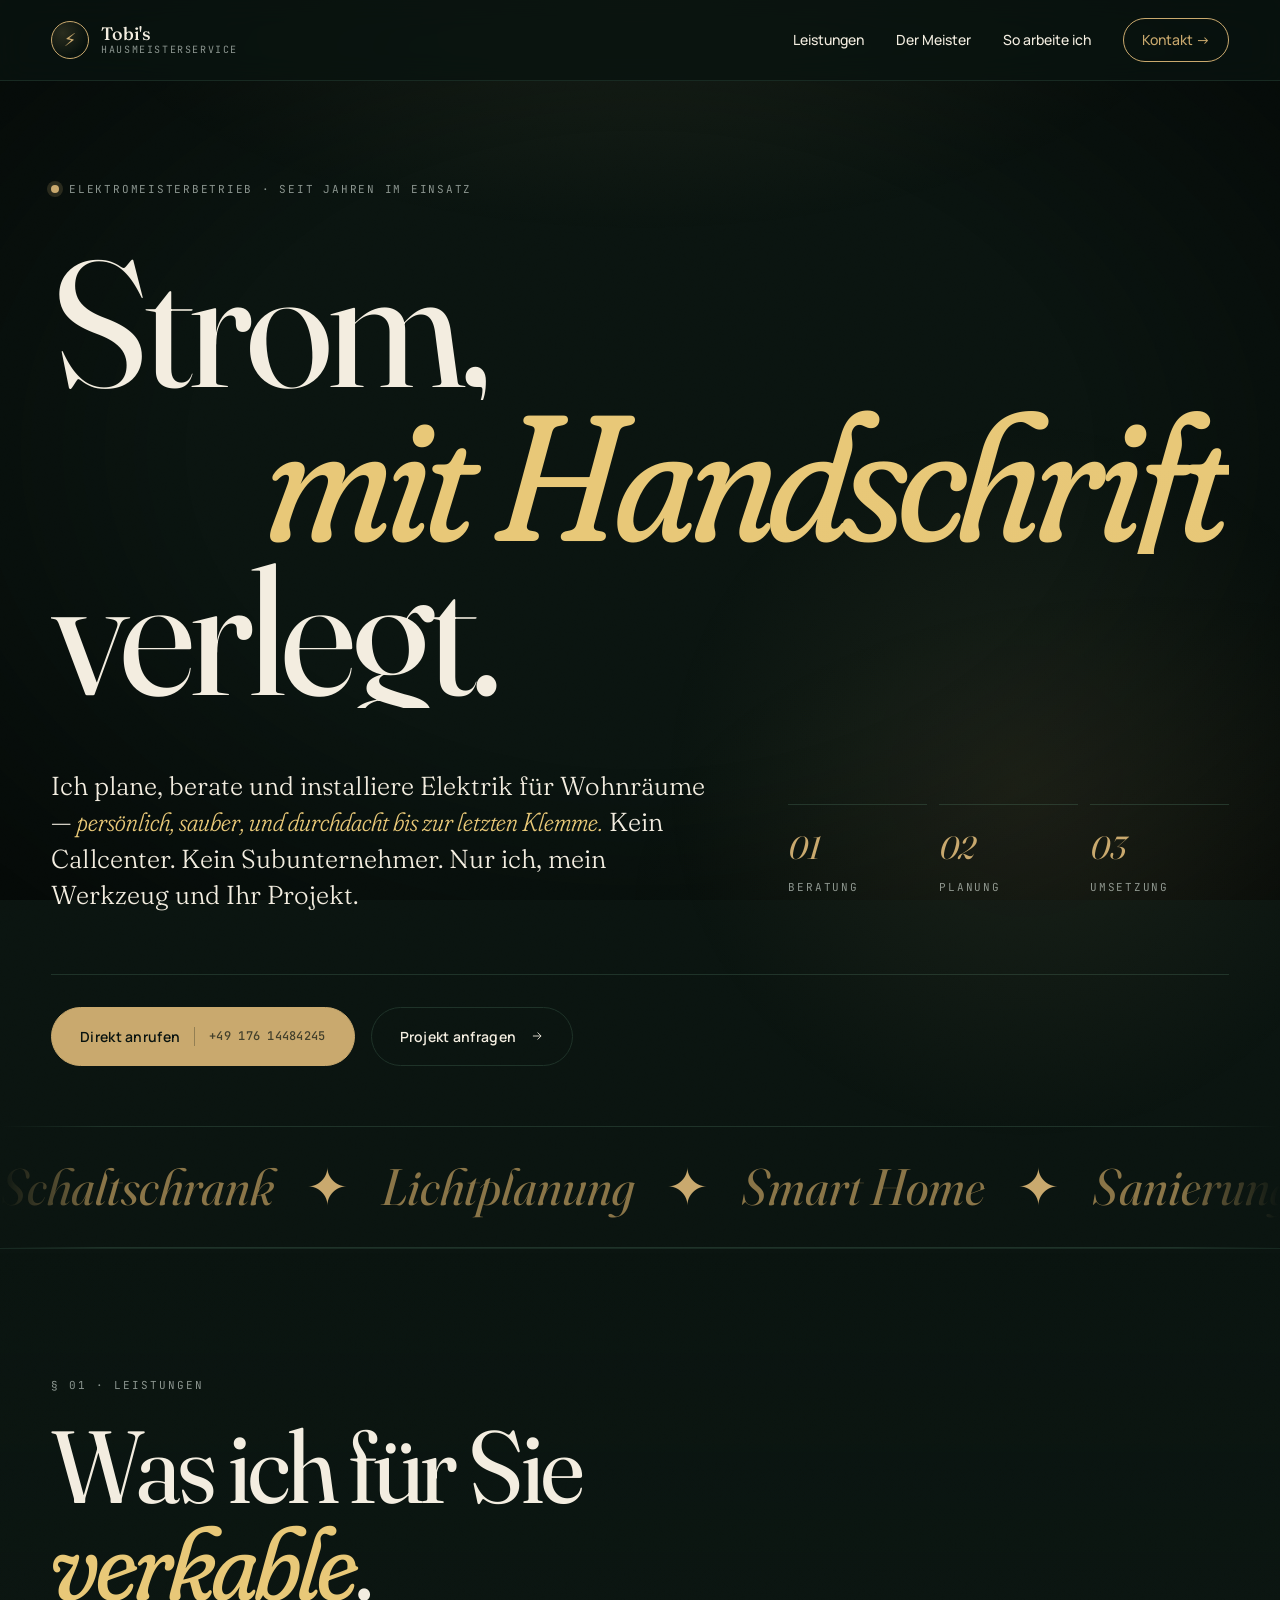
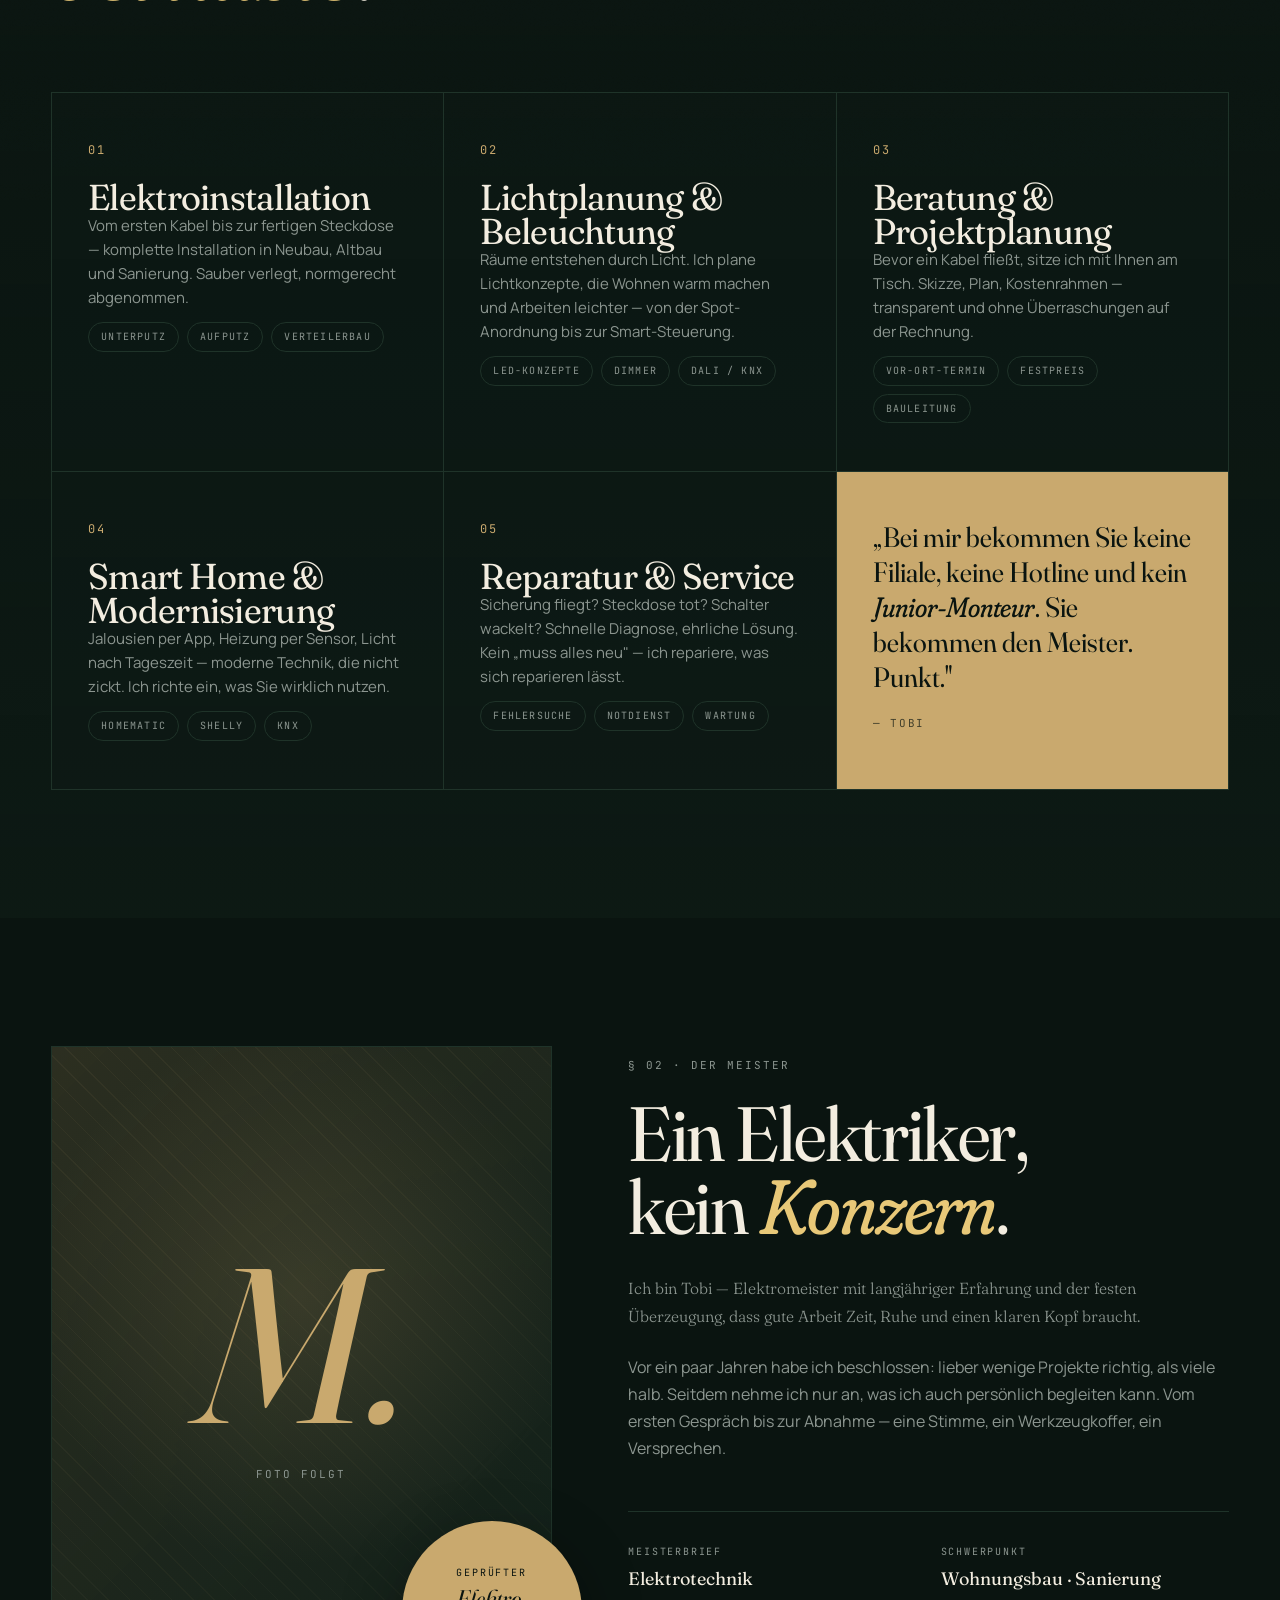
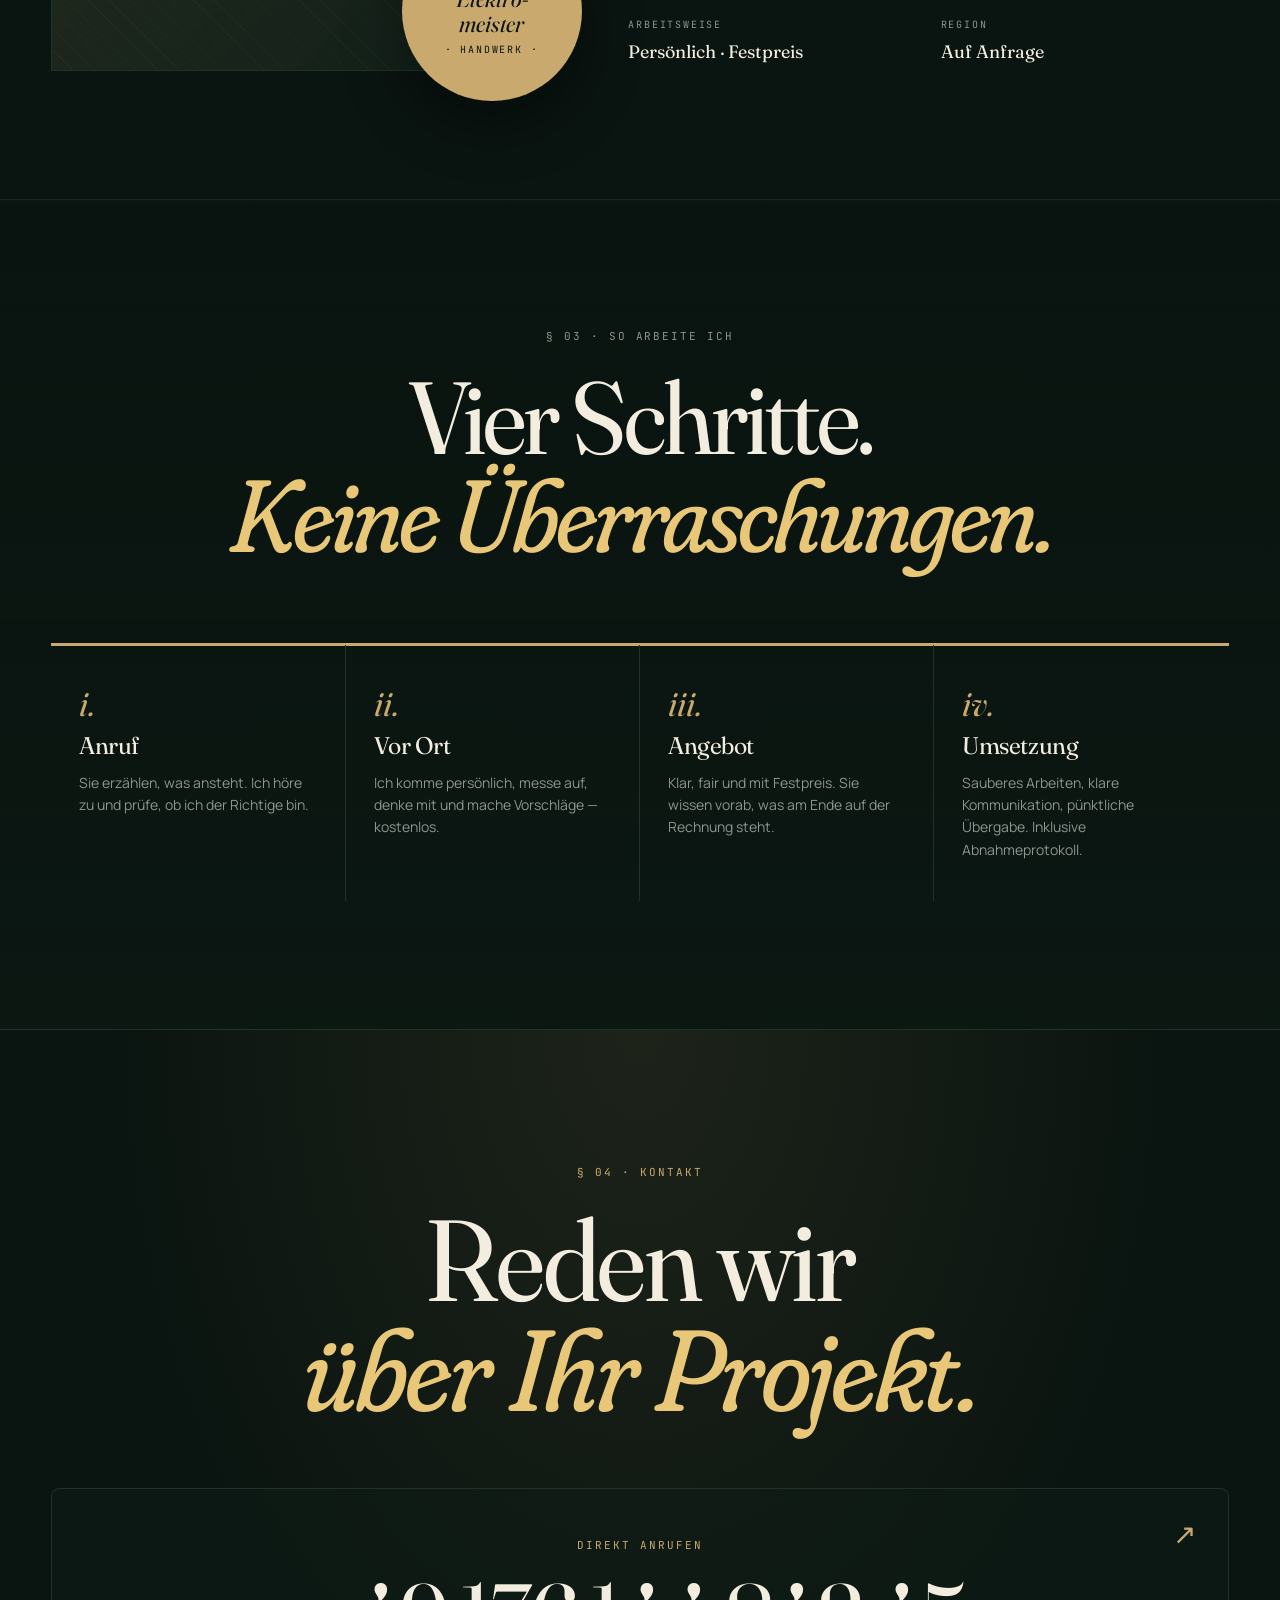
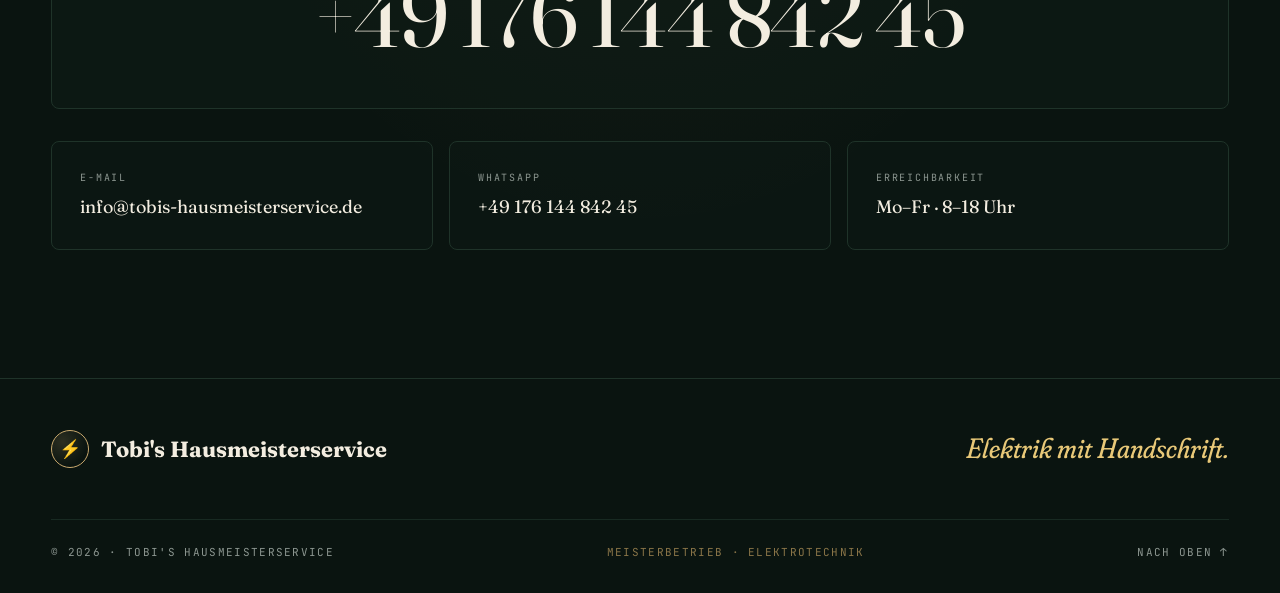
==== index.html @ c53ab158 "Initial Köder-Vordruck: Editorial Forest Redesign" ====
<!DOCTYPE html>
<html lang="de">
<head>
<meta charset="UTF-8" />
<meta name="viewport" content="width=device-width, initial-scale=1.0" />
<title>Tobi's Hausmeisterservice — Elektromeister aus Leidenschaft</title>
<meta name="description" content="Elektroinstallationen mit Handschrift. Planung, Beratung und Umsetzung aus einer Meisterhand." />
<link rel="preconnect" href="https://fonts.googleapis.com">
<link rel="preconnect" href="https://fonts.gstatic.com" crossorigin>
<link href="https://fonts.googleapis.com/css2?family=Fraunces:opsz,wght,SOFT,WONK@9..144,300..900,0..100,0..1&family=Manrope:wght@300;400;500;600;700&family=JetBrains+Mono:wght@400;500&display=swap" rel="stylesheet">
<link rel="stylesheet" href="styles.css" />
</head>
<body>

<div class="grain" aria-hidden="true"></div>
<div class="vignette" aria-hidden="true"></div>

<!-- NAV -->
<header class="nav">
  <a href="#top" class="brand">
    <span class="brand-mark">⚡</span>
    <span class="brand-text">
      <strong>Tobi's</strong>
      <span>Hausmeisterservice</span>
    </span>
  </a>
  <nav class="nav-links">
    <a href="#leistungen">Leistungen</a>
    <a href="#meister">Der Meister</a>
    <a href="#prozess">So arbeite ich</a>
    <a href="#kontakt" class="nav-cta">Kontakt →</a>
  </nav>
  <button class="nav-toggle" aria-label="Menü">
    <span></span><span></span>
  </button>
</header>

<main id="top">

<!-- HERO -->
<section class="hero">
  <div class="hero-tag">
    <span class="dot"></span>
    Elektromeisterbetrieb · seit Jahren im Einsatz
  </div>

  <h1 class="hero-title reveal">
    <span class="line">Strom,</span>
    <span class="line italic">mit Handschrift</span>
    <span class="line">verlegt.</span>
  </h1>

  <div class="hero-grid">
    <p class="hero-lede reveal" data-delay="200">
      Ich plane, berate und installiere Elektrik für Wohnräume —
      <em>persönlich, sauber, und durchdacht bis zur letzten Klemme.</em>
      Kein Callcenter. Kein Subunternehmer. Nur ich, mein Werkzeug
      und Ihr Projekt.
    </p>

    <div class="hero-meta reveal" data-delay="400">
      <div class="meta-block">
        <span class="meta-num">01</span>
        <span class="meta-label">Beratung</span>
      </div>
      <div class="meta-block">
        <span class="meta-num">02</span>
        <span class="meta-label">Planung</span>
      </div>
      <div class="meta-block">
        <span class="meta-num">03</span>
        <span class="meta-label">Umsetzung</span>
      </div>
    </div>
  </div>

  <div class="hero-actions reveal" data-delay="600">
    <a href="tel:+4917614484245" class="btn btn-primary">
      <span>Direkt anrufen</span>
      <span class="btn-detail">+49 176 14484245</span>
    </a>
    <a href="#kontakt" class="btn btn-ghost">
      Projekt anfragen
      <svg viewBox="0 0 24 24" width="14" height="14"><path d="M5 12h14m-6-6 6 6-6 6" fill="none" stroke="currentColor" stroke-width="1.5"/></svg>
    </a>
  </div>

  <div class="hero-marquee" aria-hidden="true">
    <div class="marquee-track">
      <span>Schaltschrank</span><span class="sep">✦</span>
      <span>Lichtplanung</span><span class="sep">✦</span>
      <span>Smart Home</span><span class="sep">✦</span>
      <span>Sanierung</span><span class="sep">✦</span>
      <span>Neubau</span><span class="sep">✦</span>
      <span>Steckdosen &amp; Schalter</span><span class="sep">✦</span>
      <span>Beleuchtung</span><span class="sep">✦</span>
      <span>Verteiler</span><span class="sep">✦</span>
      <span>Schaltschrank</span><span class="sep">✦</span>
      <span>Lichtplanung</span><span class="sep">✦</span>
      <span>Smart Home</span><span class="sep">✦</span>
      <span>Sanierung</span><span class="sep">✦</span>
      <span>Neubau</span><span class="sep">✦</span>
      <span>Steckdosen &amp; Schalter</span><span class="sep">✦</span>
      <span>Beleuchtung</span><span class="sep">✦</span>
      <span>Verteiler</span><span class="sep">✦</span>
    </div>
  </div>
</section>

<!-- LEISTUNGEN -->
<section id="leistungen" class="services">
  <div class="section-head">
    <span class="eyebrow">§ 01 · Leistungen</span>
    <h2>Was ich für Sie<br/><em>verkable</em>.</h2>
  </div>

  <div class="service-list">
    <article class="service">
      <span class="service-num">01</span>
      <div class="service-body">
        <h3>Elektroinstallation</h3>
        <p>Vom ersten Kabel bis zur fertigen Steckdose — komplette Installation in Neubau, Altbau und Sanierung. Sauber verlegt, normgerecht abgenommen.</p>
        <ul class="tags">
          <li>Unterputz</li><li>Aufputz</li><li>Verteilerbau</li>
        </ul>
      </div>
    </article>

    <article class="service">
      <span class="service-num">02</span>
      <div class="service-body">
        <h3>Lichtplanung &amp; Beleuchtung</h3>
        <p>Räume entstehen durch Licht. Ich plane Lichtkonzepte, die Wohnen warm machen und Arbeiten leichter — von der Spot-Anordnung bis zur Smart-Steuerung.</p>
        <ul class="tags">
          <li>LED-Konzepte</li><li>Dimmer</li><li>DALI / KNX</li>
        </ul>
      </div>
    </article>

    <article class="service">
      <span class="service-num">03</span>
      <div class="service-body">
        <h3>Beratung &amp; Projektplanung</h3>
        <p>Bevor ein Kabel fließt, sitze ich mit Ihnen am Tisch. Skizze, Plan, Kostenrahmen — transparent und ohne Überraschungen auf der Rechnung.</p>
        <ul class="tags">
          <li>Vor-Ort-Termin</li><li>Festpreis</li><li>Bauleitung</li>
        </ul>
      </div>
    </article>

    <article class="service">
      <span class="service-num">04</span>
      <div class="service-body">
        <h3>Smart Home &amp; Modernisierung</h3>
        <p>Jalousien per App, Heizung per Sensor, Licht nach Tageszeit — moderne Technik, die nicht zickt. Ich richte ein, was Sie wirklich nutzen.</p>
        <ul class="tags">
          <li>Homematic</li><li>Shelly</li><li>KNX</li>
        </ul>
      </div>
    </article>

    <article class="service">
      <span class="service-num">05</span>
      <div class="service-body">
        <h3>Reparatur &amp; Service</h3>
        <p>Sicherung fliegt? Steckdose tot? Schalter wackelt? Schnelle Diagnose, ehrliche Lösung. Kein „muss alles neu" — ich repariere, was sich reparieren lässt.</p>
        <ul class="tags">
          <li>Fehlersuche</li><li>Notdienst</li><li>Wartung</li>
        </ul>
      </div>
    </article>

    <article class="service service-quote">
      <div class="quote-body">
        <p>„Bei mir bekommen Sie keine Filiale, keine Hotline und kein <em>Junior-Monteur</em>. Sie bekommen den Meister. Punkt."</p>
        <span class="quote-attr">— Tobi</span>
      </div>
    </article>
  </div>
</section>

<!-- MEISTER -->
<section id="meister" class="meister">
  <div class="meister-image">
    <div class="image-placeholder">
      <span class="ip-mono">M.</span>
      <span class="ip-label">Foto folgt</span>
    </div>
    <div class="badge">
      <span class="badge-line">Geprüfter</span>
      <span class="badge-big">Elektro-<br/>meister</span>
      <span class="badge-line">·  Handwerk  ·</span>
    </div>
  </div>

  <div class="meister-body">
    <span class="eyebrow">§ 02 · Der Meister</span>
    <h2>Ein Elektriker,<br/>kein <em>Konzern</em>.</h2>
    <p class="lede">
      Ich bin Tobi — Elektromeister mit langjähriger Erfahrung
      und der festen Überzeugung, dass gute Arbeit Zeit, Ruhe und
      einen klaren Kopf braucht.
    </p>
    <p>
      Vor ein paar Jahren habe ich beschlossen: lieber wenige Projekte
      richtig, als viele halb. Seitdem nehme ich nur an, was ich auch
      persönlich begleiten kann. Vom ersten Gespräch bis zur Abnahme —
      eine Stimme, ein Werkzeugkoffer, ein Versprechen.
    </p>

    <dl class="facts">
      <div><dt>Meisterbrief</dt><dd>Elektrotechnik</dd></div>
      <div><dt>Schwerpunkt</dt><dd>Wohnungsbau · Sanierung</dd></div>
      <div><dt>Arbeitsweise</dt><dd>Persönlich · Festpreis</dd></div>
      <div><dt>Region</dt><dd>Auf Anfrage</dd></div>
    </dl>
  </div>
</section>

<!-- PROZESS -->
<section id="prozess" class="prozess">
  <div class="section-head center">
    <span class="eyebrow">§ 03 · So arbeite ich</span>
    <h2>Vier Schritte.<br/><em>Keine Überraschungen.</em></h2>
  </div>

  <ol class="steps">
    <li class="step">
      <span class="step-num">i.</span>
      <h3>Anruf</h3>
      <p>Sie erzählen, was ansteht. Ich höre zu und prüfe, ob ich der Richtige bin.</p>
    </li>
    <li class="step">
      <span class="step-num">ii.</span>
      <h3>Vor Ort</h3>
      <p>Ich komme persönlich, messe auf, denke mit und mache Vorschläge — kostenlos.</p>
    </li>
    <li class="step">
      <span class="step-num">iii.</span>
      <h3>Angebot</h3>
      <p>Klar, fair und mit Festpreis. Sie wissen vorab, was am Ende auf der Rechnung steht.</p>
    </li>
    <li class="step">
      <span class="step-num">iv.</span>
      <h3>Umsetzung</h3>
      <p>Sauberes Arbeiten, klare Kommunikation, pünktliche Übergabe. Inklusive Abnahmeprotokoll.</p>
    </li>
  </ol>
</section>

<!-- KONTAKT -->
<section id="kontakt" class="kontakt">
  <div class="kontakt-inner">
    <span class="eyebrow gold">§ 04 · Kontakt</span>
    <h2 class="kontakt-title">
      Reden wir<br/>
      <em>über Ihr Projekt.</em>
    </h2>

    <a href="tel:+4917614484245" class="phone-display">
      <span class="phone-label">Direkt anrufen</span>
      <span class="phone-number">+49 176 144 842 45</span>
      <span class="phone-arrow">↗</span>
    </a>

    <div class="contact-grid">
      <a href="mailto:info@tobis-hausmeisterservice.de" class="contact-card">
        <span class="cc-label">E-Mail</span>
        <span class="cc-value">info@tobis-hausmeisterservice.de</span>
      </a>
      <a href="https://wa.me/4917614484245" class="contact-card">
        <span class="cc-label">WhatsApp</span>
        <span class="cc-value">+49 176 144 842 45</span>
      </a>
      <div class="contact-card">
        <span class="cc-label">Erreichbarkeit</span>
        <span class="cc-value">Mo–Fr · 8–18 Uhr</span>
      </div>
    </div>
  </div>
</section>

</main>

<footer class="footer">
  <div class="footer-top">
    <div class="footer-brand">
      <span class="brand-mark">⚡</span>
      <strong>Tobi's Hausmeisterservice</strong>
    </div>
    <p class="footer-claim"><em>Elektrik mit Handschrift.</em></p>
  </div>
  <div class="footer-bottom">
    <span>© <span id="year">2026</span> · Tobi's Hausmeisterservice</span>
    <span class="footer-mono">Meisterbetrieb · Elektrotechnik</span>
    <a href="#top" class="back-top">Nach oben ↑</a>
  </div>
</footer>

<script src="script.js" defer></script>
</body>
</html>
---- styles.css ----
/* ============================================
   Tobi's Hausmeisterservice — Editorial Forest
   ============================================ */

:root{
  --bg:           #0a1410;
  --bg-raised:   #0f1d17;
  --bg-elev:     #14271f;
  --line:        #1f3329;
  --line-soft:   #182a22;

  --gold:        #c9a96e;
  --gold-bright: #e8c878;
  --gold-dim:    #8a7548;

  --text:        #f3ede0;
  --text-muted:  #8c9690;
  --text-dim:    #5e6d65;

  --serif:  "Fraunces", "Times New Roman", serif;
  --sans:   "Manrope", system-ui, -apple-system, sans-serif;
  --mono:   "JetBrains Mono", ui-monospace, monospace;

  --container: 1280px;
  --gutter: clamp(20px, 4vw, 64px);
}

*,*::before,*::after{ box-sizing:border-box; }
html{ scroll-behavior:smooth; -webkit-text-size-adjust:100%; }
body{
  margin:0;
  background:var(--bg);
  color:var(--text);
  font-family:var(--sans);
  font-size:16px;
  line-height:1.55;
  font-weight:400;
  overflow-x:hidden;
  -webkit-font-smoothing:antialiased;
}

/* subtle base radial */
body::before{
  content:"";
  position:fixed; inset:0;
  background:
    radial-gradient(ellipse 80% 60% at 50% -10%, rgba(201,169,110,.10), transparent 60%),
    radial-gradient(ellipse 60% 50% at 90% 100%, rgba(201,169,110,.05), transparent 70%);
  pointer-events:none; z-index:0;
}

/* film grain overlay */
.grain{
  position:fixed; inset:-100%;
  width:300%; height:300%;
  background-image:url("data:image/svg+xml;utf8,<svg xmlns='http://www.w3.org/2000/svg' width='200' height='200'><filter id='n'><feTurbulence type='fractalNoise' baseFrequency='0.9' numOctaves='2' stitchTiles='stitch'/><feColorMatrix values='0 0 0 0 0.95  0 0 0 0 0.85  0 0 0 0 0.6  0 0 0 0.4 0'/></filter><rect width='200' height='200' filter='url(%23n)' opacity='0.5'/></svg>");
  opacity:.08; pointer-events:none; z-index:2;
  animation:grain 8s steps(6) infinite;
  mix-blend-mode:overlay;
}
@keyframes grain{
  0%,100%{ transform:translate(0,0) }
  20%{ transform:translate(-2%,-3%) }
  40%{ transform:translate(2%,-1%) }
  60%{ transform:translate(-1%,2%) }
  80%{ transform:translate(1%,1%) }
}

.vignette{
  position:fixed; inset:0;
  background:radial-gradient(ellipse at center, transparent 50%, rgba(0,0,0,.55));
  pointer-events:none; z-index:1;
}

main{ position:relative; z-index:3; }
section{ padding:clamp(80px,10vw,140px) var(--gutter); position:relative; }

/* ============== TYPE BASE ============== */
h1,h2,h3{
  font-family:var(--serif);
  font-weight:400;
  font-variation-settings:"opsz" 144, "SOFT" 30;
  letter-spacing:-.02em;
  line-height:.95;
  margin:0;
}
em{
  font-style:italic;
  font-variation-settings:"opsz" 144, "SOFT" 100, "WONK" 1;
  color:var(--gold-bright);
}
p{ margin:0; }

.eyebrow{
  font-family:var(--mono);
  font-size:11px;
  letter-spacing:.18em;
  text-transform:uppercase;
  color:var(--text-muted);
  display:inline-block;
  padding-bottom:24px;
}
.eyebrow.gold{ color:var(--gold); }

/* ============== NAV ============== */
.nav{
  position:sticky; top:0; z-index:50;
  display:flex; align-items:center; justify-content:space-between;
  padding:18px var(--gutter);
  background:rgba(10,20,16,.78);
  backdrop-filter:blur(14px) saturate(140%);
  -webkit-backdrop-filter:blur(14px) saturate(140%);
  border-bottom:1px solid var(--line-soft);
}
.brand{
  display:flex; align-items:center; gap:12px;
  text-decoration:none; color:var(--text);
}
.brand-mark{
  display:inline-grid; place-items:center;
  width:38px; height:38px;
  border:1px solid var(--gold);
  border-radius:50%;
  color:var(--gold);
  font-size:18px;
  background:radial-gradient(circle at 30% 30%, rgba(201,169,110,.18), transparent 70%);
}
.brand-text{ display:flex; flex-direction:column; line-height:1.1; }
.brand-text strong{
  font-family:var(--serif);
  font-weight:500;
  font-size:18px;
  letter-spacing:-.01em;
}
.brand-text strong + span{
  font-family:var(--mono);
  font-size:10px;
  letter-spacing:.16em;
  text-transform:uppercase;
  color:var(--text-muted);
}
.nav-links{ display:flex; align-items:center; gap:32px; }
.nav-links a{
  color:var(--text);
  text-decoration:none;
  font-size:14px;
  font-weight:500;
  position:relative;
  padding:6px 0;
}
.nav-links a:not(.nav-cta)::after{
  content:""; position:absolute; left:0; bottom:0;
  width:0; height:1px; background:var(--gold);
  transition:width .35s cubic-bezier(.7,0,.3,1);
}
.nav-links a:not(.nav-cta):hover::after{ width:100%; }
.nav-cta{
  color:var(--gold) !important;
  border:1px solid var(--gold);
  padding:10px 18px !important;
  border-radius:999px;
  transition:background .25s, color .25s;
}
.nav-cta:hover{ background:var(--gold); color:var(--bg) !important; }

.nav-toggle{
  display:none;
  background:transparent; border:1px solid var(--line);
  width:42px; height:42px; border-radius:50%;
  flex-direction:column; align-items:center; justify-content:center; gap:5px;
  cursor:pointer;
}
.nav-toggle span{ display:block; width:18px; height:1px; background:var(--text); }

/* ============== HERO ============== */
.hero{
  min-height:92vh;
  display:flex; flex-direction:column;
  justify-content:center;
  padding-top:clamp(60px,8vw,100px);
  padding-bottom:0;
  position:relative;
  overflow:hidden;
}
.hero::before{
  content:""; position:absolute;
  top:20%; right:-10%; width:60%; height:80%;
  background:radial-gradient(circle, rgba(201,169,110,.08), transparent 60%);
  pointer-events:none;
}

.hero-tag{
  font-family:var(--mono);
  font-size:11px;
  letter-spacing:.16em;
  text-transform:uppercase;
  color:var(--text-muted);
  display:inline-flex; align-items:center; gap:10px;
  margin-bottom:48px;
}
.hero-tag .dot{
  width:8px; height:8px; border-radius:50%;
  background:var(--gold);
  box-shadow:0 0 0 4px rgba(201,169,110,.18);
  animation:pulse 2.5s ease-in-out infinite;
}
@keyframes pulse{
  0%,100%{ box-shadow:0 0 0 4px rgba(201,169,110,.18); }
  50%{ box-shadow:0 0 0 9px rgba(201,169,110,0); }
}

.hero-title{
  font-size:clamp(64px, 14vw, 220px);
  line-height:.86;
  letter-spacing:-.035em;
  margin:0 0 60px;
  font-variation-settings:"opsz" 144, "SOFT" 0;
}
.hero-title .line{
  display:block;
  overflow:hidden;
}
.hero-title .italic{
  font-style:italic;
  font-variation-settings:"opsz" 144, "WONK" 1, "SOFT" 100;
  color:var(--gold-bright);
  padding-left:1.2em;
}

.hero-grid{
  display:grid;
  grid-template-columns: 1.5fr 1fr;
  gap:clamp(40px,6vw,100px);
  align-items:end;
  padding-bottom:60px;
  border-bottom:1px solid var(--line);
  margin-bottom:32px;
}
.hero-lede{
  font-family:var(--serif);
  font-size:clamp(18px, 2.2vw, 26px);
  line-height:1.4;
  font-weight:300;
  font-variation-settings:"opsz" 30, "SOFT" 50;
  color:var(--text);
  max-width:62ch;
}
.hero-lede em{ color:var(--gold-bright); }

.hero-meta{
  display:grid;
  grid-template-columns:repeat(3,1fr);
  gap:12px;
}
.meta-block{
  display:flex; flex-direction:column; gap:6px;
  padding:18px 0;
  border-top:1px solid var(--line);
}
.meta-num{
  font-family:var(--serif);
  font-size:32px;
  color:var(--gold);
  font-style:italic;
  font-variation-settings:"opsz" 144;
}
.meta-label{
  font-family:var(--mono);
  font-size:11px;
  letter-spacing:.16em;
  text-transform:uppercase;
  color:var(--text-muted);
}

.hero-actions{
  display:flex; gap:16px; flex-wrap:wrap;
  margin-bottom:60px;
}

.btn{
  display:inline-flex; align-items:center; gap:14px;
  padding:18px 28px;
  border-radius:999px;
  font-family:var(--sans);
  font-weight:600;
  font-size:14px;
  letter-spacing:.02em;
  text-decoration:none;
  cursor:pointer;
  border:1px solid transparent;
  transition:transform .25s, background .25s, color .25s, border-color .25s;
}
.btn-primary{
  background:var(--gold);
  color:var(--bg);
  border-color:var(--gold);
}
.btn-primary:hover{
  background:var(--gold-bright);
  border-color:var(--gold-bright);
  transform:translateY(-1px);
}
.btn-primary .btn-detail{
  font-family:var(--mono);
  font-size:12px;
  font-weight:500;
  opacity:.7;
  padding-left:14px;
  border-left:1px solid rgba(10,20,16,.4);
}
.btn-ghost{
  background:transparent;
  color:var(--text);
  border-color:var(--line);
}
.btn-ghost:hover{
  border-color:var(--gold);
  color:var(--gold);
}

/* marquee */
.hero-marquee{
  position:relative;
  margin:0 calc(-1 * var(--gutter));
  padding:20px 0;
  border-top:1px solid var(--line);
  border-bottom:1px solid var(--line);
  overflow:hidden;
  mask-image:linear-gradient(to right, transparent, #000 8%, #000 92%, transparent);
}
.marquee-track{
  display:inline-flex; gap:32px;
  white-space:nowrap;
  font-family:var(--serif);
  font-style:italic;
  font-size:clamp(28px,4vw,52px);
  color:var(--gold-dim);
  font-variation-settings:"opsz" 144, "WONK" 1;
  animation:scroll 38s linear infinite;
}
.marquee-track span{ display:inline-block; }
.marquee-track .sep{ color:var(--gold); font-style:normal; }
@keyframes scroll{
  from{ transform:translateX(0); }
  to  { transform:translateX(-50%); }
}

/* ============== SECTION HEAD ============== */
.section-head{
  display:flex; flex-direction:column;
  margin-bottom:80px;
  max-width:900px;
}
.section-head.center{
  align-items:center; text-align:center;
  margin-left:auto; margin-right:auto;
}
.section-head h2{
  font-size:clamp(48px, 8vw, 120px);
  letter-spacing:-.03em;
}

/* ============== LEISTUNGEN ============== */
.services{
  background:linear-gradient(180deg, transparent, rgba(15,29,23,.6));
  border-top:1px solid var(--line-soft);
}
.service-list{
  display:grid;
  grid-template-columns:repeat(3, 1fr);
  border-top:1px solid var(--line);
  border-left:1px solid var(--line);
}
.service{
  padding:48px 36px;
  border-right:1px solid var(--line);
  border-bottom:1px solid var(--line);
  display:flex; flex-direction:column; gap:20px;
  background:rgba(15,29,23,.3);
  transition:background .35s, transform .35s;
  position:relative;
}
.service:hover{
  background:rgba(20,39,31,.5);
}
.service-num{
  font-family:var(--mono);
  font-size:12px;
  letter-spacing:.16em;
  color:var(--gold);
}
.service h3{
  font-size:clamp(26px,3vw,36px);
  font-variation-settings:"opsz" 60, "SOFT" 40;
}
.service p{
  color:var(--text-muted);
  font-size:15px;
  line-height:1.6;
  flex:1;
}
.tags{
  list-style:none; margin:0; padding:0;
  display:flex; flex-wrap:wrap; gap:8px;
  margin-top:12px;
}
.tags li{
  font-family:var(--mono);
  font-size:10px;
  letter-spacing:.12em;
  text-transform:uppercase;
  padding:6px 12px;
  border:1px solid var(--line);
  border-radius:999px;
  color:var(--text-muted);
}

.service-quote{
  background:var(--gold);
  color:var(--bg);
  grid-column:span 1;
  display:flex; align-items:center;
}
.service-quote:hover{ background:var(--gold-bright); }
.quote-body p{
  font-family:var(--serif);
  font-size:clamp(20px,2.2vw,28px);
  line-height:1.25;
  color:var(--bg);
  font-weight:400;
  font-variation-settings:"opsz" 144, "SOFT" 20;
}
.quote-body em{ color:var(--bg); }
.quote-attr{
  display:block;
  margin-top:20px;
  font-family:var(--mono);
  font-size:11px;
  letter-spacing:.16em;
  text-transform:uppercase;
  color:rgba(10,20,16,.7);
}

/* ============== MEISTER ============== */
.meister{
  display:grid;
  grid-template-columns:1fr 1.2fr;
  gap:clamp(40px,6vw,100px);
  align-items:center;
}
.meister-image{
  position:relative;
  aspect-ratio:4/5;
}
.image-placeholder{
  position:absolute; inset:0;
  background:
    linear-gradient(135deg, rgba(201,169,110,.18), rgba(20,39,31,.6)),
    repeating-linear-gradient(45deg, transparent 0 14px, rgba(201,169,110,.06) 14px 15px);
  border:1px solid var(--line);
  display:flex; flex-direction:column; align-items:center; justify-content:center;
  gap:12px;
  overflow:hidden;
}
.image-placeholder::before{
  content:""; position:absolute; inset:0;
  background:radial-gradient(circle at 50% 40%, rgba(201,169,110,.15), transparent 60%);
}
.ip-mono{
  font-family:var(--serif);
  font-style:italic;
  font-size:clamp(120px,18vw,220px);
  color:var(--gold);
  font-variation-settings:"opsz" 144, "WONK" 1;
  line-height:1;
  position:relative;
}
.ip-label{
  font-family:var(--mono);
  font-size:11px;
  letter-spacing:.18em;
  text-transform:uppercase;
  color:var(--text-muted);
  position:relative;
}

.badge{
  position:absolute;
  bottom:-30px; right:-30px;
  width:180px; height:180px;
  border-radius:50%;
  background:var(--gold);
  color:var(--bg);
  display:flex; flex-direction:column; align-items:center; justify-content:center;
  text-align:center; padding:14px;
  box-shadow:0 20px 60px rgba(0,0,0,.4);
  animation:spin-slow 40s linear infinite;
}
.badge-line{
  font-family:var(--mono);
  font-size:10px;
  letter-spacing:.18em;
  text-transform:uppercase;
}
.badge-big{
  font-family:var(--serif);
  font-style:italic;
  font-size:24px;
  line-height:1.05;
  margin:6px 0;
  font-variation-settings:"opsz" 144, "WONK" 1;
}
@keyframes spin-slow{ to{ transform:rotate(360deg); } }

.meister-body h2{
  font-size:clamp(40px,6vw,80px);
  margin-bottom:32px;
}
.lede{
  font-family:var(--serif);
  font-size:clamp(18px,1.8vw,22px);
  line-height:1.45;
  color:var(--text);
  font-weight:300;
  margin-bottom:24px;
  font-variation-settings:"opsz" 30, "SOFT" 50;
}
.meister-body p{
  color:var(--text-muted);
  font-size:16px;
  line-height:1.7;
  max-width:60ch;
}

.facts{
  margin:48px 0 0;
  display:grid;
  grid-template-columns:repeat(2,1fr);
  gap:24px;
  padding-top:32px;
  border-top:1px solid var(--line);
}
.facts > div{ display:flex; flex-direction:column; gap:6px; }
.facts dt{
  font-family:var(--mono);
  font-size:10px;
  letter-spacing:.18em;
  text-transform:uppercase;
  color:var(--text-muted);
}
.facts dd{
  margin:0;
  font-family:var(--serif);
  font-size:18px;
  color:var(--text);
}

/* ============== PROZESS ============== */
.prozess{
  border-top:1px solid var(--line-soft);
  background:linear-gradient(180deg, transparent, rgba(15,29,23,.4));
}
.steps{
  list-style:none; margin:0; padding:0;
  display:grid;
  grid-template-columns:repeat(4,1fr);
  gap:0;
  border-top:1px solid var(--line);
  position:relative;
}
.steps::before{
  content:""; position:absolute;
  top:-2px; left:0; height:3px; width:0;
  background:var(--gold);
  animation:line-grow 1.5s ease-out forwards;
  animation-delay:.4s;
}
@keyframes line-grow{ to{ width:100%; } }
.step{
  padding:40px 28px;
  border-right:1px solid var(--line);
  display:flex; flex-direction:column; gap:14px;
  position:relative;
}
.step:last-child{ border-right:0; }
.step-num{
  font-family:var(--serif);
  font-style:italic;
  font-size:36px;
  color:var(--gold);
  font-variation-settings:"opsz" 144, "WONK" 1;
  line-height:1;
}
.step h3{
  font-size:24px;
  font-variation-settings:"opsz" 60;
}
.step p{
  color:var(--text-muted);
  font-size:14px;
  line-height:1.6;
}

/* ============== KONTAKT ============== */
.kontakt{
  background:
    radial-gradient(ellipse at top, rgba(201,169,110,.10), transparent 60%),
    var(--bg);
  border-top:1px solid var(--line);
  text-align:center;
}
.kontakt-inner{
  max-width:var(--container); margin:0 auto;
}
.kontakt-title{
  font-size:clamp(50px,9vw,140px);
  margin-bottom:64px;
}

.phone-display{
  display:flex; flex-direction:column;
  text-decoration:none;
  color:var(--text);
  padding:48px;
  border:1px solid var(--line);
  border-radius:8px;
  background:rgba(15,29,23,.5);
  margin-bottom:32px;
  position:relative;
  overflow:hidden;
  transition:border-color .35s, transform .35s;
}
.phone-display::before{
  content:""; position:absolute; inset:0;
  background:radial-gradient(circle at var(--mx,50%) var(--my,50%), rgba(201,169,110,.15), transparent 50%);
  opacity:0; transition:opacity .35s;
}
.phone-display:hover{ border-color:var(--gold); transform:translateY(-2px); }
.phone-display:hover::before{ opacity:1; }
.phone-label{
  font-family:var(--mono);
  font-size:11px;
  letter-spacing:.18em;
  text-transform:uppercase;
  color:var(--gold);
  margin-bottom:16px;
  position:relative;
}
.phone-number{
  font-family:var(--serif);
  font-size:clamp(38px,7vw,96px);
  letter-spacing:-.02em;
  color:var(--text);
  line-height:1;
  position:relative;
  font-variation-settings:"opsz" 144, "SOFT" 0;
}
.phone-arrow{
  position:absolute; top:24px; right:32px;
  font-family:var(--serif);
  font-size:28px;
  color:var(--gold);
  transition:transform .35s;
}
.phone-display:hover .phone-arrow{ transform:translate(4px,-4px); }

.contact-grid{
  display:grid;
  grid-template-columns:repeat(3,1fr);
  gap:16px;
}
.contact-card{
  display:flex; flex-direction:column; gap:8px;
  padding:28px;
  border:1px solid var(--line);
  border-radius:8px;
  text-decoration:none;
  color:var(--text);
  background:rgba(15,29,23,.3);
  transition:border-color .25s, background .25s;
  text-align:left;
}
a.contact-card:hover{
  border-color:var(--gold);
  background:rgba(20,39,31,.5);
}
.cc-label{
  font-family:var(--mono);
  font-size:10px;
  letter-spacing:.18em;
  text-transform:uppercase;
  color:var(--text-muted);
}
.cc-value{
  font-family:var(--serif);
  font-size:18px;
  color:var(--text);
}

/* ============== FOOTER ============== */
.footer{
  position:relative; z-index:3;
  padding:48px var(--gutter) 32px;
  border-top:1px solid var(--line);
  background:var(--bg);
}
.footer-top{
  display:flex; justify-content:space-between; align-items:center;
  padding-bottom:48px;
  border-bottom:1px solid var(--line-soft);
  flex-wrap:wrap; gap:24px;
}
.footer-brand{
  display:flex; align-items:center; gap:12px;
  font-family:var(--serif);
  font-size:22px;
}
.footer-claim{
  font-family:var(--serif);
  font-size:28px;
  color:var(--gold);
  font-variation-settings:"opsz" 144, "WONK" 1;
}
.footer-bottom{
  display:flex; justify-content:space-between; align-items:center;
  padding-top:24px;
  font-family:var(--mono);
  font-size:11px;
  letter-spacing:.12em;
  text-transform:uppercase;
  color:var(--text-muted);
  flex-wrap:wrap; gap:16px;
}
.footer-mono{ color:var(--gold-dim); }
.back-top{
  color:var(--text-muted); text-decoration:none;
  transition:color .25s;
}
.back-top:hover{ color:var(--gold); }

/* ============== REVEAL ============== */
.reveal{
  opacity:0; transform:translateY(24px);
  transition:opacity 1s cubic-bezier(.3,0,.2,1), transform 1s cubic-bezier(.3,0,.2,1);
}
.reveal.is-visible{ opacity:1; transform:none; }

/* ============== RESPONSIVE ============== */
@media (max-width: 960px){
  .nav-links{
    position:fixed; top:74px; right:0;
    flex-direction:column;
    background:var(--bg-raised);
    border:1px solid var(--line);
    padding:24px;
    border-radius:8px;
    margin:0 var(--gutter);
    transform:translateY(-20px); opacity:0; pointer-events:none;
    transition:transform .3s, opacity .3s;
  }
  .nav-links.open{ transform:none; opacity:1; pointer-events:auto; }
  .nav-toggle{ display:inline-flex; }

  .hero-grid{ grid-template-columns:1fr; gap:48px; padding-bottom:40px; }
  .hero-title .italic{ padding-left:0; }
  .service-list{ grid-template-columns:repeat(2,1fr); }
  .meister{ grid-template-columns:1fr; }
  .meister-image{ max-width:420px; }
  .badge{ width:140px; height:140px; bottom:-20px; right:-10px; }
  .badge-big{ font-size:20px; }
  .steps{ grid-template-columns:repeat(2,1fr); }
  .step:nth-child(2n){ border-right:0; }
  .step:nth-child(1), .step:nth-child(2){ border-bottom:1px solid var(--line); }
  .contact-grid{ grid-template-columns:1fr; }
}

@media (max-width: 600px){
  .hero-meta{ grid-template-columns:1fr; }
  .service-list{ grid-template-columns:1fr; }
  .facts{ grid-template-columns:1fr; }
  .steps{ grid-template-columns:1fr; }
  .step{ border-right:0 !important; border-bottom:1px solid var(--line); }
  .step:last-child{ border-bottom:0; }
  .phone-display{ padding:32px 20px; }
  .footer-bottom{ flex-direction:column; align-items:flex-start; }
}

@media (prefers-reduced-motion: reduce){
  *,*::before,*::after{
    animation-duration:.001ms !important;
    transition-duration:.001ms !important;
  }
  .reveal{ opacity:1; transform:none; }
}
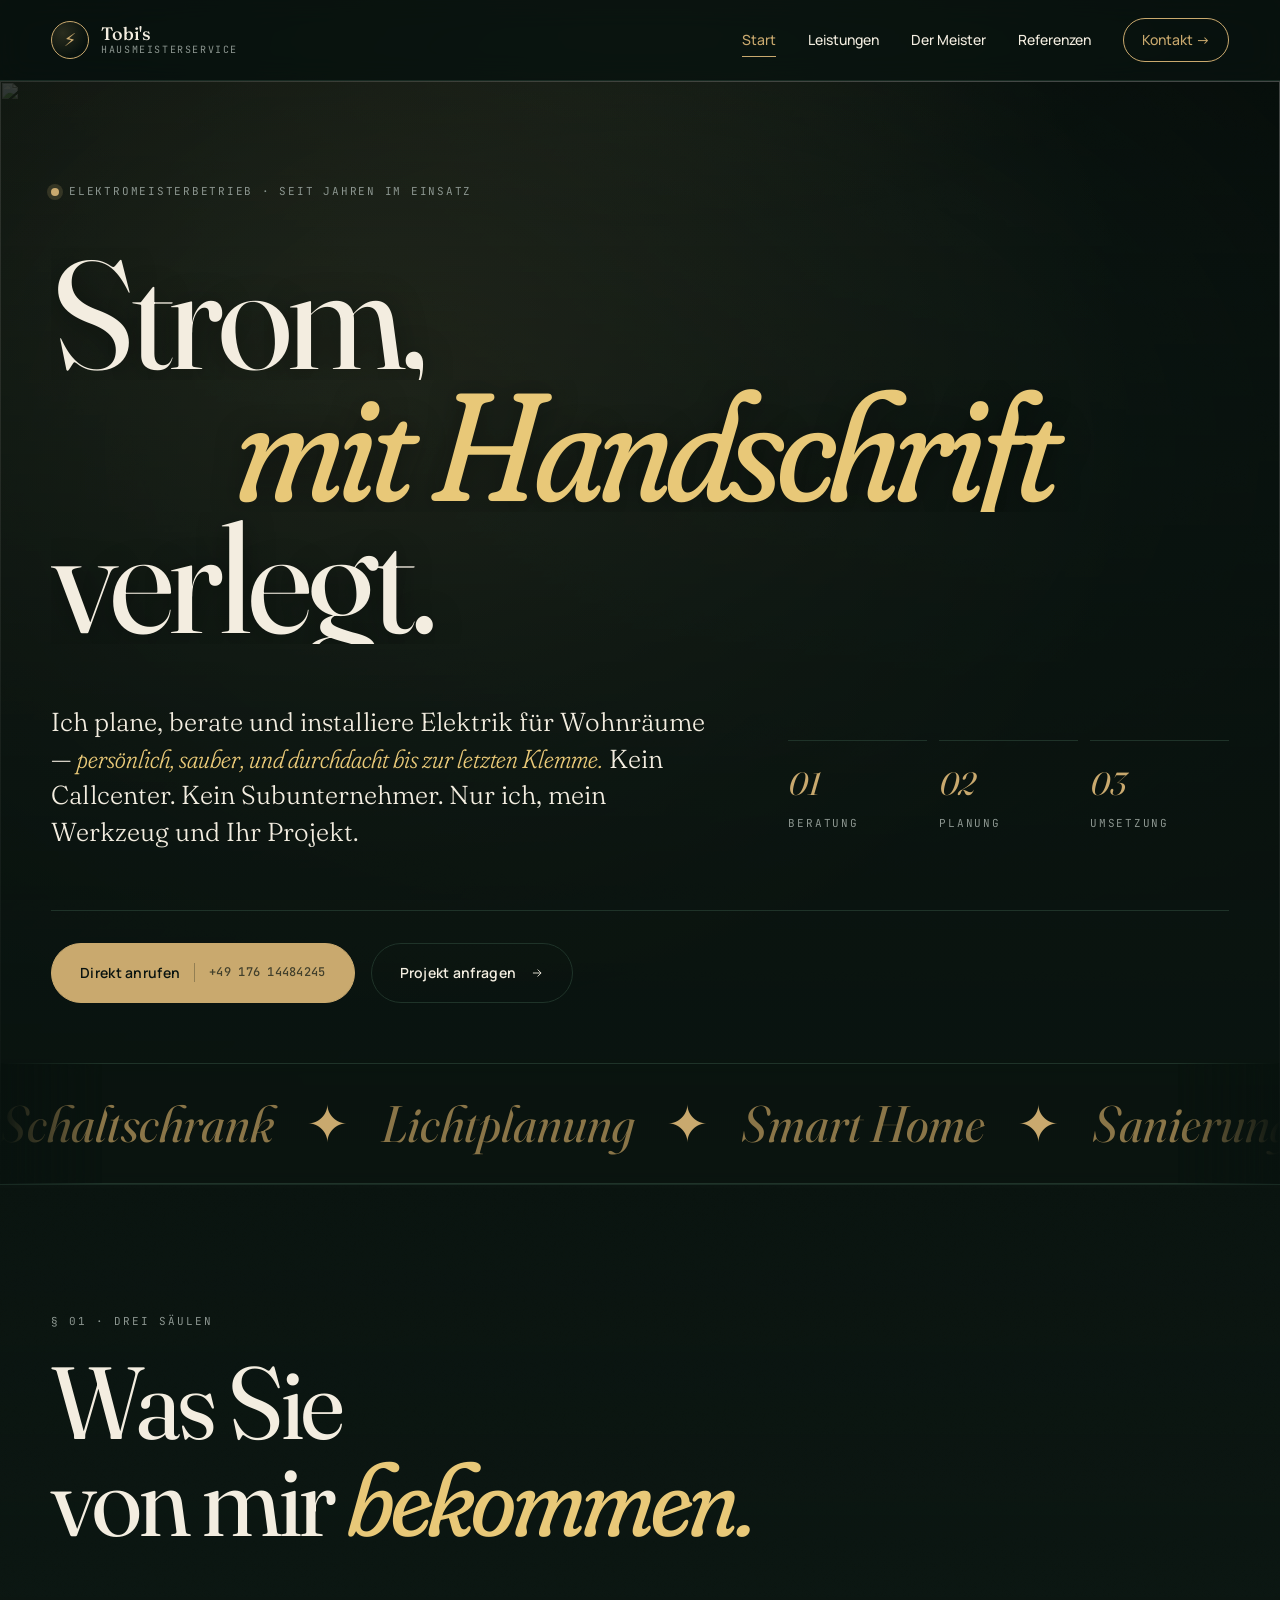
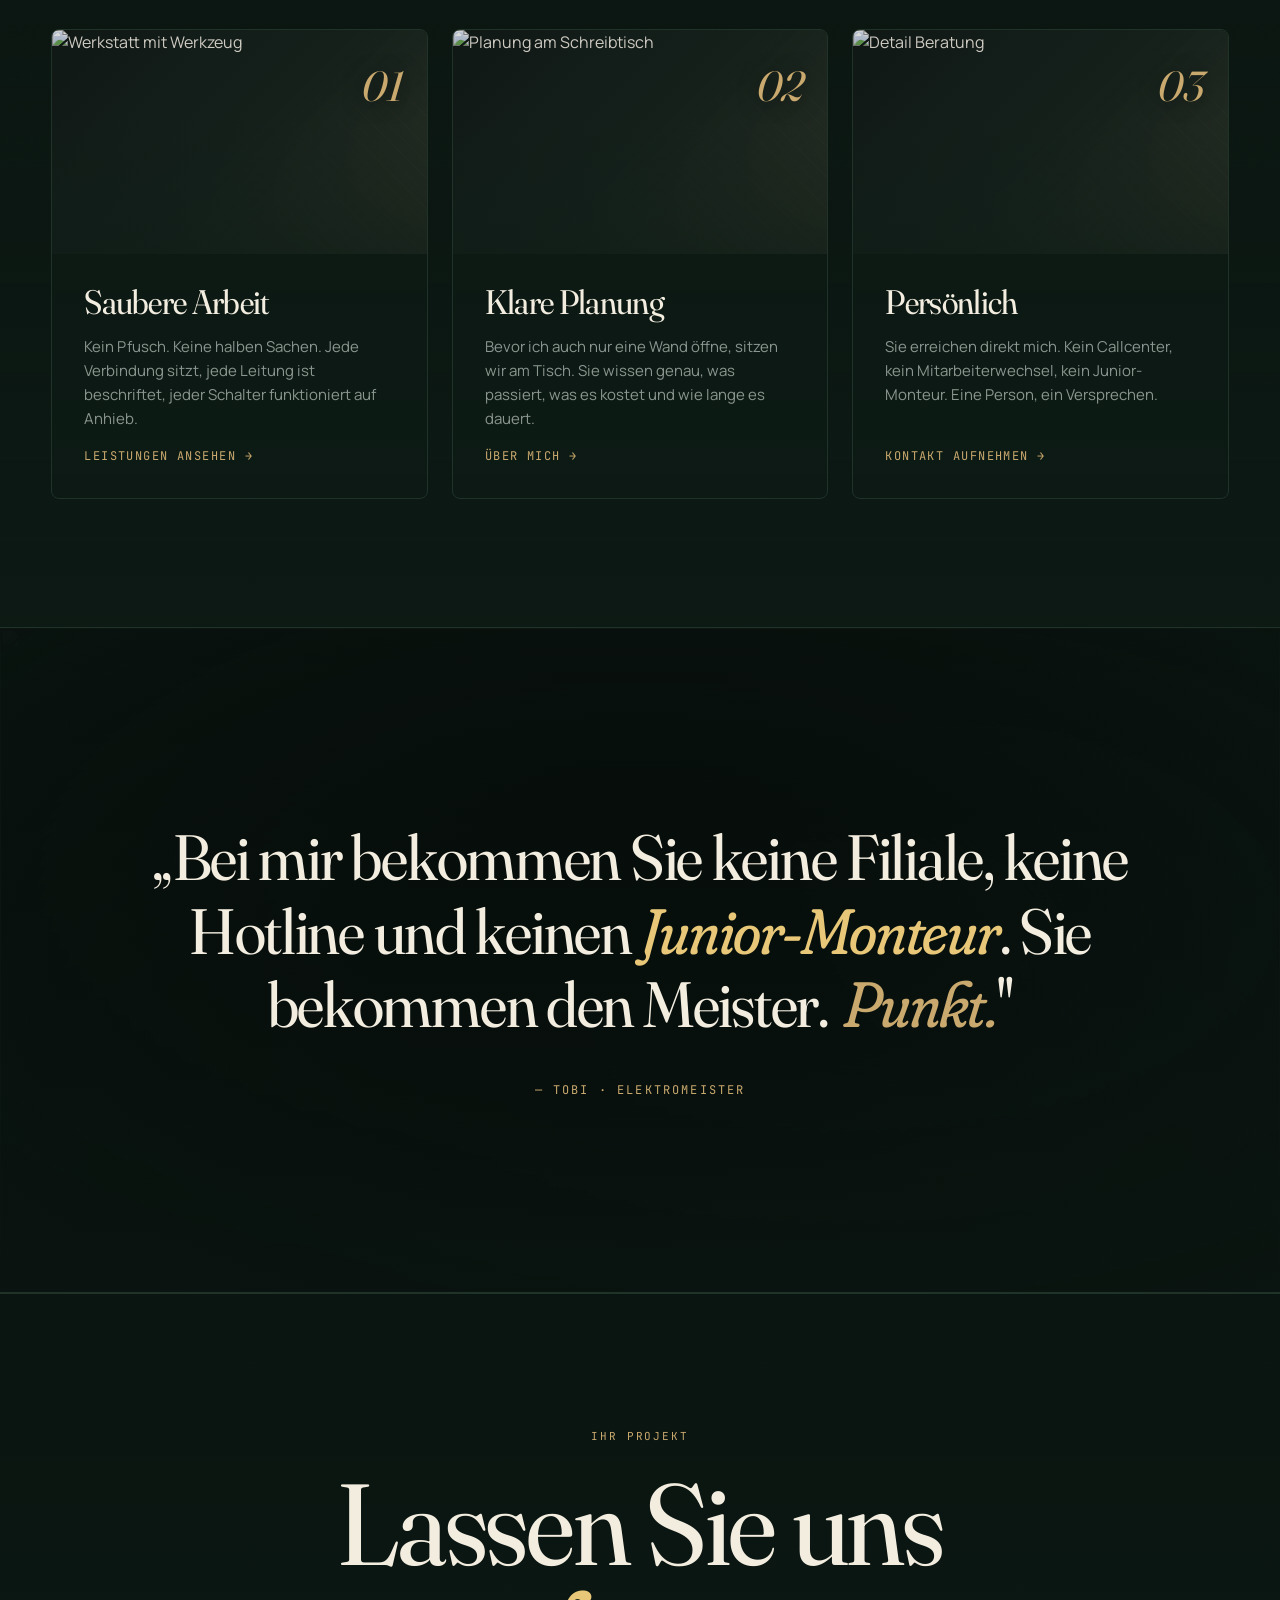
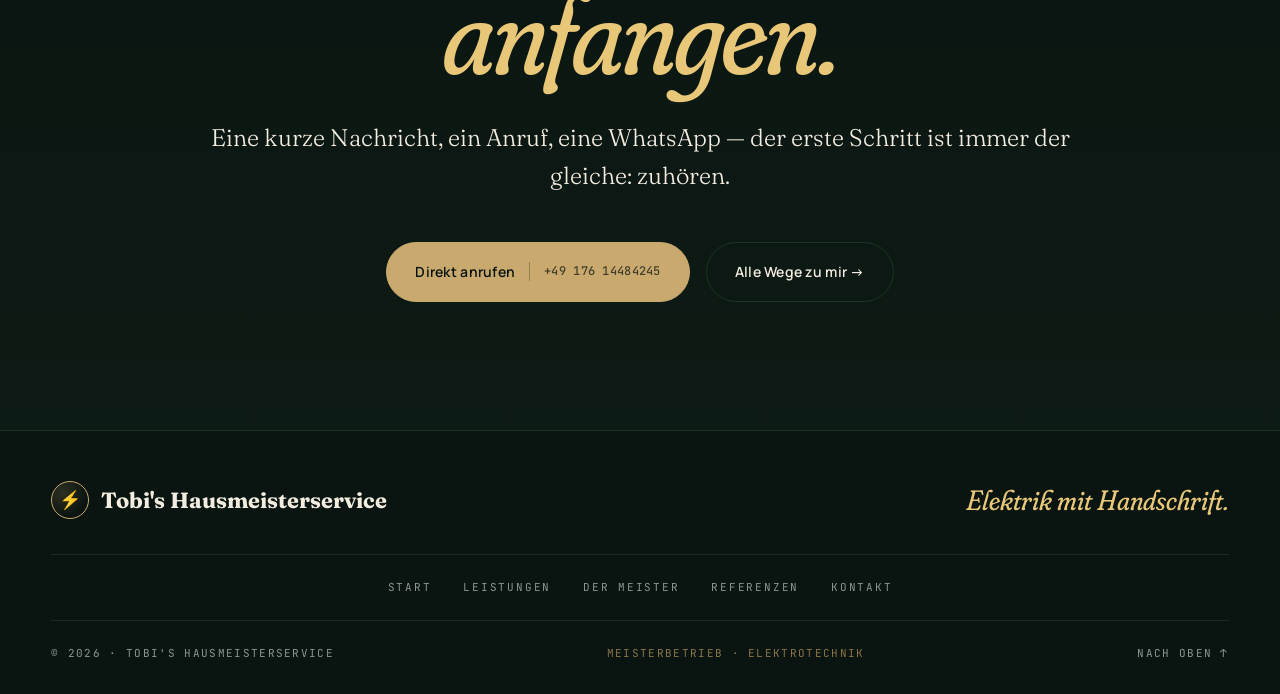
==== commit 0eb48f19: "feat: multi-page redesign with handwerk imagery (5 pages, gallery, form)" ====
--- a/index.html
+++ b/index.html
@@ -7,17 +7,18 @@
 <meta name="description" content="Elektroinstallationen mit Handschrift. Planung, Beratung und Umsetzung aus einer Meisterhand." />
 <link rel="preconnect" href="https://fonts.googleapis.com">
 <link rel="preconnect" href="https://fonts.gstatic.com" crossorigin>
+<link rel="preconnect" href="https://images.unsplash.com" crossorigin>
 <link href="https://fonts.googleapis.com/css2?family=Fraunces:opsz,wght,SOFT,WONK@9..144,300..900,0..100,0..1&family=Manrope:wght@300;400;500;600;700&family=JetBrains+Mono:wght@400;500&display=swap" rel="stylesheet">
 <link rel="stylesheet" href="styles.css" />
 </head>
-<body>
+<body data-page="home">
 
 <div class="grain" aria-hidden="true"></div>
 <div class="vignette" aria-hidden="true"></div>
 
 <!-- NAV -->
 <header class="nav">
-  <a href="#top" class="brand">
+  <a href="index.html" class="brand">
     <span class="brand-mark">⚡</span>
     <span class="brand-text">
       <strong>Tobi's</strong>
@@ -25,10 +26,11 @@
     </span>
   </a>
   <nav class="nav-links">
-    <a href="#leistungen">Leistungen</a>
-    <a href="#meister">Der Meister</a>
-    <a href="#prozess">So arbeite ich</a>
-    <a href="#kontakt" class="nav-cta">Kontakt →</a>
+    <a href="index.html" class="is-active">Start</a>
+    <a href="leistungen.html">Leistungen</a>
+    <a href="meister.html">Der Meister</a>
+    <a href="referenzen.html">Referenzen</a>
+    <a href="kontakt.html" class="nav-cta">Kontakt →</a>
   </nav>
   <button class="nav-toggle" aria-label="Menü">
     <span></span><span></span>
@@ -38,51 +40,58 @@
 <main id="top">
 
 <!-- HERO -->
-<section class="hero">
-  <div class="hero-tag">
-    <span class="dot"></span>
-    Elektromeisterbetrieb · seit Jahren im Einsatz
-  </div>
-
-  <h1 class="hero-title reveal">
-    <span class="line">Strom,</span>
-    <span class="line italic">mit Handschrift</span>
-    <span class="line">verlegt.</span>
-  </h1>
-
-  <div class="hero-grid">
-    <p class="hero-lede reveal" data-delay="200">
-      Ich plane, berate und installiere Elektrik für Wohnräume —
-      <em>persönlich, sauber, und durchdacht bis zur letzten Klemme.</em>
-      Kein Callcenter. Kein Subunternehmer. Nur ich, mein Werkzeug
-      und Ihr Projekt.
-    </p>
-
-    <div class="hero-meta reveal" data-delay="400">
-      <div class="meta-block">
-        <span class="meta-num">01</span>
-        <span class="meta-label">Beratung</span>
-      </div>
-      <div class="meta-block">
-        <span class="meta-num">02</span>
-        <span class="meta-label">Planung</span>
-      </div>
-      <div class="meta-block">
-        <span class="meta-num">03</span>
-        <span class="meta-label">Umsetzung</span>
-      </div>
-    </div>
-  </div>
-
-  <div class="hero-actions reveal" data-delay="600">
-    <a href="tel:+4917614484245" class="btn btn-primary">
-      <span>Direkt anrufen</span>
-      <span class="btn-detail">+49 176 14484245</span>
-    </a>
-    <a href="#kontakt" class="btn btn-ghost">
-      Projekt anfragen
-      <svg viewBox="0 0 24 24" width="14" height="14"><path d="M5 12h14m-6-6 6 6-6 6" fill="none" stroke="currentColor" stroke-width="1.5"/></svg>
-    </a>
+<section class="hero-cinema">
+  <div class="hero-bg" aria-hidden="true">
+    <img src="https://images.unsplash.com/photo-1621905251189-08b45d6a269e?w=2400&q=80" alt="" loading="eager" decoding="async" />
+  </div>
+  <div class="hero-overlay"></div>
+
+  <div class="hero-content">
+    <div class="hero-tag">
+      <span class="dot"></span>
+      Elektromeisterbetrieb · seit Jahren im Einsatz
+    </div>
+
+    <h1 class="hero-title reveal">
+      <span class="line">Strom,</span>
+      <span class="line italic">mit Handschrift</span>
+      <span class="line">verlegt.</span>
+    </h1>
+
+    <div class="hero-grid">
+      <p class="hero-lede reveal" data-delay="200">
+        Ich plane, berate und installiere Elektrik für Wohnräume —
+        <em>persönlich, sauber, und durchdacht bis zur letzten Klemme.</em>
+        Kein Callcenter. Kein Subunternehmer. Nur ich, mein Werkzeug
+        und Ihr Projekt.
+      </p>
+
+      <div class="hero-meta reveal" data-delay="400">
+        <div class="meta-block">
+          <span class="meta-num">01</span>
+          <span class="meta-label">Beratung</span>
+        </div>
+        <div class="meta-block">
+          <span class="meta-num">02</span>
+          <span class="meta-label">Planung</span>
+        </div>
+        <div class="meta-block">
+          <span class="meta-num">03</span>
+          <span class="meta-label">Umsetzung</span>
+        </div>
+      </div>
+    </div>
+
+    <div class="hero-actions reveal" data-delay="600">
+      <a href="tel:+4917614484245" class="btn btn-primary">
+        <span>Direkt anrufen</span>
+        <span class="btn-detail">+49 176 14484245</span>
+      </a>
+      <a href="kontakt.html" class="btn btn-ghost">
+        Projekt anfragen
+        <svg viewBox="0 0 24 24" width="14" height="14"><path d="M5 12h14m-6-6 6 6-6 6" fill="none" stroke="currentColor" stroke-width="1.5"/></svg>
+      </a>
+    </div>
   </div>
 
   <div class="hero-marquee" aria-hidden="true">
@@ -107,181 +116,80 @@
   </div>
 </section>
 
-<!-- LEISTUNGEN -->
-<section id="leistungen" class="services">
+<!-- INTRO PILLARS -->
+<section class="intro-pillars">
   <div class="section-head">
-    <span class="eyebrow">§ 01 · Leistungen</span>
-    <h2>Was ich für Sie<br/><em>verkable</em>.</h2>
-  </div>
-
-  <div class="service-list">
-    <article class="service">
-      <span class="service-num">01</span>
-      <div class="service-body">
-        <h3>Elektroinstallation</h3>
-        <p>Vom ersten Kabel bis zur fertigen Steckdose — komplette Installation in Neubau, Altbau und Sanierung. Sauber verlegt, normgerecht abgenommen.</p>
-        <ul class="tags">
-          <li>Unterputz</li><li>Aufputz</li><li>Verteilerbau</li>
-        </ul>
-      </div>
+    <span class="eyebrow">§ 01 · Drei Säulen</span>
+    <h2>Was Sie<br/>von mir <em>bekommen.</em></h2>
+  </div>
+
+  <div class="pillar-grid">
+    <article class="pillar">
+      <div class="pillar-image">
+        <img src="https://images.unsplash.com/photo-1530124566582-a618bc2615dc?w=900&q=80" alt="Werkstatt mit Werkzeug" loading="lazy" />
+      </div>
+      <span class="pillar-num">01</span>
+      <h3>Saubere Arbeit</h3>
+      <p>Kein Pfusch. Keine halben Sachen. Jede Verbindung sitzt, jede Leitung ist beschriftet, jeder Schalter funktioniert auf Anhieb.</p>
+      <a href="leistungen.html" class="pillar-link">Leistungen ansehen →</a>
     </article>
 
-    <article class="service">
-      <span class="service-num">02</span>
-      <div class="service-body">
-        <h3>Lichtplanung &amp; Beleuchtung</h3>
-        <p>Räume entstehen durch Licht. Ich plane Lichtkonzepte, die Wohnen warm machen und Arbeiten leichter — von der Spot-Anordnung bis zur Smart-Steuerung.</p>
-        <ul class="tags">
-          <li>LED-Konzepte</li><li>Dimmer</li><li>DALI / KNX</li>
-        </ul>
-      </div>
+    <article class="pillar">
+      <div class="pillar-image">
+        <img src="https://images.unsplash.com/photo-1503387762-592deb58ef4e?w=900&q=80" alt="Planung am Schreibtisch" loading="lazy" />
+      </div>
+      <span class="pillar-num">02</span>
+      <h3>Klare Planung</h3>
+      <p>Bevor ich auch nur eine Wand öffne, sitzen wir am Tisch. Sie wissen genau, was passiert, was es kostet und wie lange es dauert.</p>
+      <a href="meister.html" class="pillar-link">Über mich →</a>
     </article>
 
-    <article class="service">
-      <span class="service-num">03</span>
-      <div class="service-body">
-        <h3>Beratung &amp; Projektplanung</h3>
-        <p>Bevor ein Kabel fließt, sitze ich mit Ihnen am Tisch. Skizze, Plan, Kostenrahmen — transparent und ohne Überraschungen auf der Rechnung.</p>
-        <ul class="tags">
-          <li>Vor-Ort-Termin</li><li>Festpreis</li><li>Bauleitung</li>
-        </ul>
-      </div>
+    <article class="pillar">
+      <div class="pillar-image">
+        <img src="https://images.unsplash.com/photo-1581094288338-2314dddb7ece?w=900&q=80" alt="Detail Beratung" loading="lazy" />
+      </div>
+      <span class="pillar-num">03</span>
+      <h3>Persönlich</h3>
+      <p>Sie erreichen direkt mich. Kein Callcenter, kein Mitarbeiterwechsel, kein Junior-Monteur. Eine Person, ein Versprechen.</p>
+      <a href="kontakt.html" class="pillar-link">Kontakt aufnehmen →</a>
     </article>
-
-    <article class="service">
-      <span class="service-num">04</span>
-      <div class="service-body">
-        <h3>Smart Home &amp; Modernisierung</h3>
-        <p>Jalousien per App, Heizung per Sensor, Licht nach Tageszeit — moderne Technik, die nicht zickt. Ich richte ein, was Sie wirklich nutzen.</p>
-        <ul class="tags">
-          <li>Homematic</li><li>Shelly</li><li>KNX</li>
-        </ul>
-      </div>
-    </article>
-
-    <article class="service">
-      <span class="service-num">05</span>
-      <div class="service-body">
-        <h3>Reparatur &amp; Service</h3>
-        <p>Sicherung fliegt? Steckdose tot? Schalter wackelt? Schnelle Diagnose, ehrliche Lösung. Kein „muss alles neu" — ich repariere, was sich reparieren lässt.</p>
-        <ul class="tags">
-          <li>Fehlersuche</li><li>Notdienst</li><li>Wartung</li>
-        </ul>
-      </div>
-    </article>
-
-    <article class="service service-quote">
-      <div class="quote-body">
-        <p>„Bei mir bekommen Sie keine Filiale, keine Hotline und kein <em>Junior-Monteur</em>. Sie bekommen den Meister. Punkt."</p>
-        <span class="quote-attr">— Tobi</span>
-      </div>
-    </article>
-  </div>
-</section>
-
-<!-- MEISTER -->
-<section id="meister" class="meister">
-  <div class="meister-image">
-    <div class="image-placeholder">
-      <span class="ip-mono">M.</span>
-      <span class="ip-label">Foto folgt</span>
-    </div>
-    <div class="badge">
-      <span class="badge-line">Geprüfter</span>
-      <span class="badge-big">Elektro-<br/>meister</span>
-      <span class="badge-line">·  Handwerk  ·</span>
-    </div>
-  </div>
-
-  <div class="meister-body">
-    <span class="eyebrow">§ 02 · Der Meister</span>
-    <h2>Ein Elektriker,<br/>kein <em>Konzern</em>.</h2>
-    <p class="lede">
-      Ich bin Tobi — Elektromeister mit langjähriger Erfahrung
-      und der festen Überzeugung, dass gute Arbeit Zeit, Ruhe und
-      einen klaren Kopf braucht.
+  </div>
+</section>
+
+<!-- BIG QUOTE -->
+<section class="big-quote">
+  <div class="big-quote-bg" aria-hidden="true">
+    <img src="https://images.unsplash.com/photo-1504917595217-d4dc5ebe6122?w=2000&q=80" alt="" loading="lazy" />
+  </div>
+  <blockquote>
+    <p>
+      „Bei mir bekommen Sie keine Filiale, keine Hotline und keinen
+      <em>Junior-Monteur</em>. Sie bekommen den Meister.
+      <span class="punkt">Punkt.</span>"
     </p>
-    <p>
-      Vor ein paar Jahren habe ich beschlossen: lieber wenige Projekte
-      richtig, als viele halb. Seitdem nehme ich nur an, was ich auch
-      persönlich begleiten kann. Vom ersten Gespräch bis zur Abnahme —
-      eine Stimme, ein Werkzeugkoffer, ein Versprechen.
-    </p>
-
-    <dl class="facts">
-      <div><dt>Meisterbrief</dt><dd>Elektrotechnik</dd></div>
-      <div><dt>Schwerpunkt</dt><dd>Wohnungsbau · Sanierung</dd></div>
-      <div><dt>Arbeitsweise</dt><dd>Persönlich · Festpreis</dd></div>
-      <div><dt>Region</dt><dd>Auf Anfrage</dd></div>
-    </dl>
-  </div>
-</section>
-
-<!-- PROZESS -->
-<section id="prozess" class="prozess">
-  <div class="section-head center">
-    <span class="eyebrow">§ 03 · So arbeite ich</span>
-    <h2>Vier Schritte.<br/><em>Keine Überraschungen.</em></h2>
-  </div>
-
-  <ol class="steps">
-    <li class="step">
-      <span class="step-num">i.</span>
-      <h3>Anruf</h3>
-      <p>Sie erzählen, was ansteht. Ich höre zu und prüfe, ob ich der Richtige bin.</p>
-    </li>
-    <li class="step">
-      <span class="step-num">ii.</span>
-      <h3>Vor Ort</h3>
-      <p>Ich komme persönlich, messe auf, denke mit und mache Vorschläge — kostenlos.</p>
-    </li>
-    <li class="step">
-      <span class="step-num">iii.</span>
-      <h3>Angebot</h3>
-      <p>Klar, fair und mit Festpreis. Sie wissen vorab, was am Ende auf der Rechnung steht.</p>
-    </li>
-    <li class="step">
-      <span class="step-num">iv.</span>
-      <h3>Umsetzung</h3>
-      <p>Sauberes Arbeiten, klare Kommunikation, pünktliche Übergabe. Inklusive Abnahmeprotokoll.</p>
-    </li>
-  </ol>
-</section>
-
-<!-- KONTAKT -->
-<section id="kontakt" class="kontakt">
-  <div class="kontakt-inner">
-    <span class="eyebrow gold">§ 04 · Kontakt</span>
-    <h2 class="kontakt-title">
-      Reden wir<br/>
-      <em>über Ihr Projekt.</em>
-    </h2>
-
-    <a href="tel:+4917614484245" class="phone-display">
-      <span class="phone-label">Direkt anrufen</span>
-      <span class="phone-number">+49 176 144 842 45</span>
-      <span class="phone-arrow">↗</span>
-    </a>
-
-    <div class="contact-grid">
-      <a href="mailto:info@tobis-hausmeisterservice.de" class="contact-card">
-        <span class="cc-label">E-Mail</span>
-        <span class="cc-value">info@tobis-hausmeisterservice.de</span>
+    <footer>— Tobi · Elektromeister</footer>
+  </blockquote>
+</section>
+
+<!-- CTA BAND -->
+<section class="cta-band">
+  <div class="cta-inner">
+    <span class="eyebrow gold">Ihr Projekt</span>
+    <h2 class="cta-title">Lassen Sie uns<br/><em>anfangen.</em></h2>
+    <p class="cta-text">Eine kurze Nachricht, ein Anruf, eine WhatsApp — der erste Schritt ist immer der gleiche: zuhören.</p>
+    <div class="cta-buttons">
+      <a href="tel:+4917614484245" class="btn btn-primary">
+        <span>Direkt anrufen</span>
+        <span class="btn-detail">+49 176 14484245</span>
       </a>
-      <a href="https://wa.me/4917614484245" class="contact-card">
-        <span class="cc-label">WhatsApp</span>
-        <span class="cc-value">+49 176 144 842 45</span>
-      </a>
-      <div class="contact-card">
-        <span class="cc-label">Erreichbarkeit</span>
-        <span class="cc-value">Mo–Fr · 8–18 Uhr</span>
-      </div>
+      <a href="kontakt.html" class="btn btn-ghost">Alle Wege zu mir →</a>
     </div>
   </div>
 </section>
 
 </main>
 
+<!-- FOOTER -->
 <footer class="footer">
   <div class="footer-top">
     <div class="footer-brand">
@@ -290,6 +198,13 @@
     </div>
     <p class="footer-claim"><em>Elektrik mit Handschrift.</em></p>
   </div>
+  <nav class="footer-nav">
+    <a href="index.html">Start</a>
+    <a href="leistungen.html">Leistungen</a>
+    <a href="meister.html">Der Meister</a>
+    <a href="referenzen.html">Referenzen</a>
+    <a href="kontakt.html">Kontakt</a>
+  </nav>
   <div class="footer-bottom">
     <span>© <span id="year">2026</span> · Tobi's Hausmeisterservice</span>
     <span class="footer-mono">Meisterbetrieb · Elektrotechnik</span>
--- a/styles.css
+++ b/styles.css
@@ -1,5 +1,6 @@
 /* ============================================
    Tobi's Hausmeisterservice — Editorial Forest
+   Multi-Page Stylesheet
    ============================================ */
 
 :root{
@@ -38,23 +39,22 @@
   overflow-x:hidden;
   -webkit-font-smoothing:antialiased;
 }
-
-/* subtle base radial */
 body::before{
   content:"";
   position:fixed; inset:0;
   background:
-    radial-gradient(ellipse 80% 60% at 50% -10%, rgba(201,169,110,.10), transparent 60%),
-    radial-gradient(ellipse 60% 50% at 90% 100%, rgba(201,169,110,.05), transparent 70%);
+    radial-gradient(ellipse 80% 60% at 50% -10%, rgba(201,169,110,.08), transparent 60%),
+    radial-gradient(ellipse 60% 50% at 90% 100%, rgba(201,169,110,.04), transparent 70%);
   pointer-events:none; z-index:0;
 }
-
-/* film grain overlay */
+img{ display:block; max-width:100%; }
+button{ font-family:inherit; }
+
 .grain{
   position:fixed; inset:-100%;
   width:300%; height:300%;
   background-image:url("data:image/svg+xml;utf8,<svg xmlns='http://www.w3.org/2000/svg' width='200' height='200'><filter id='n'><feTurbulence type='fractalNoise' baseFrequency='0.9' numOctaves='2' stitchTiles='stitch'/><feColorMatrix values='0 0 0 0 0.95  0 0 0 0 0.85  0 0 0 0 0.6  0 0 0 0.4 0'/></filter><rect width='200' height='200' filter='url(%23n)' opacity='0.5'/></svg>");
-  opacity:.08; pointer-events:none; z-index:2;
+  opacity:.07; pointer-events:none; z-index:2;
   animation:grain 8s steps(6) infinite;
   mix-blend-mode:overlay;
 }
@@ -65,13 +65,11 @@
   60%{ transform:translate(-1%,2%) }
   80%{ transform:translate(1%,1%) }
 }
-
 .vignette{
   position:fixed; inset:0;
   background:radial-gradient(ellipse at center, transparent 50%, rgba(0,0,0,.55));
   pointer-events:none; z-index:1;
 }
-
 main{ position:relative; z-index:3; }
 section{ padding:clamp(80px,10vw,140px) var(--gutter); position:relative; }
 
@@ -101,6 +99,17 @@
   padding-bottom:24px;
 }
 .eyebrow.gold{ color:var(--gold); }
+
+.breadcrumb{
+  font-family:var(--mono);
+  font-size:11px;
+  letter-spacing:.18em;
+  text-transform:uppercase;
+  color:var(--text-muted);
+  display:inline-block;
+  margin-bottom:36px;
+}
+.breadcrumb em{ color:var(--gold); font-style:normal; }
 
 /* ============== NAV ============== */
 .nav{
@@ -153,7 +162,9 @@
   width:0; height:1px; background:var(--gold);
   transition:width .35s cubic-bezier(.7,0,.3,1);
 }
-.nav-links a:not(.nav-cta):hover::after{ width:100%; }
+.nav-links a:not(.nav-cta):hover::after,
+.nav-links a:not(.nav-cta).is-active::after{ width:100%; }
+.nav-links a.is-active:not(.nav-cta){ color:var(--gold); }
 .nav-cta{
   color:var(--gold) !important;
   border:1px solid var(--gold);
@@ -161,7 +172,7 @@
   border-radius:999px;
   transition:background .25s, color .25s;
 }
-.nav-cta:hover{ background:var(--gold); color:var(--bg) !important; }
+.nav-cta:hover, .nav-cta.is-active{ background:var(--gold); color:var(--bg) !important; }
 
 .nav-toggle{
   display:none;
@@ -172,111 +183,7 @@
 }
 .nav-toggle span{ display:block; width:18px; height:1px; background:var(--text); }
 
-/* ============== HERO ============== */
-.hero{
-  min-height:92vh;
-  display:flex; flex-direction:column;
-  justify-content:center;
-  padding-top:clamp(60px,8vw,100px);
-  padding-bottom:0;
-  position:relative;
-  overflow:hidden;
-}
-.hero::before{
-  content:""; position:absolute;
-  top:20%; right:-10%; width:60%; height:80%;
-  background:radial-gradient(circle, rgba(201,169,110,.08), transparent 60%);
-  pointer-events:none;
-}
-
-.hero-tag{
-  font-family:var(--mono);
-  font-size:11px;
-  letter-spacing:.16em;
-  text-transform:uppercase;
-  color:var(--text-muted);
-  display:inline-flex; align-items:center; gap:10px;
-  margin-bottom:48px;
-}
-.hero-tag .dot{
-  width:8px; height:8px; border-radius:50%;
-  background:var(--gold);
-  box-shadow:0 0 0 4px rgba(201,169,110,.18);
-  animation:pulse 2.5s ease-in-out infinite;
-}
-@keyframes pulse{
-  0%,100%{ box-shadow:0 0 0 4px rgba(201,169,110,.18); }
-  50%{ box-shadow:0 0 0 9px rgba(201,169,110,0); }
-}
-
-.hero-title{
-  font-size:clamp(64px, 14vw, 220px);
-  line-height:.86;
-  letter-spacing:-.035em;
-  margin:0 0 60px;
-  font-variation-settings:"opsz" 144, "SOFT" 0;
-}
-.hero-title .line{
-  display:block;
-  overflow:hidden;
-}
-.hero-title .italic{
-  font-style:italic;
-  font-variation-settings:"opsz" 144, "WONK" 1, "SOFT" 100;
-  color:var(--gold-bright);
-  padding-left:1.2em;
-}
-
-.hero-grid{
-  display:grid;
-  grid-template-columns: 1.5fr 1fr;
-  gap:clamp(40px,6vw,100px);
-  align-items:end;
-  padding-bottom:60px;
-  border-bottom:1px solid var(--line);
-  margin-bottom:32px;
-}
-.hero-lede{
-  font-family:var(--serif);
-  font-size:clamp(18px, 2.2vw, 26px);
-  line-height:1.4;
-  font-weight:300;
-  font-variation-settings:"opsz" 30, "SOFT" 50;
-  color:var(--text);
-  max-width:62ch;
-}
-.hero-lede em{ color:var(--gold-bright); }
-
-.hero-meta{
-  display:grid;
-  grid-template-columns:repeat(3,1fr);
-  gap:12px;
-}
-.meta-block{
-  display:flex; flex-direction:column; gap:6px;
-  padding:18px 0;
-  border-top:1px solid var(--line);
-}
-.meta-num{
-  font-family:var(--serif);
-  font-size:32px;
-  color:var(--gold);
-  font-style:italic;
-  font-variation-settings:"opsz" 144;
-}
-.meta-label{
-  font-family:var(--mono);
-  font-size:11px;
-  letter-spacing:.16em;
-  text-transform:uppercase;
-  color:var(--text-muted);
-}
-
-.hero-actions{
-  display:flex; gap:16px; flex-wrap:wrap;
-  margin-bottom:60px;
-}
-
+/* ============== BUTTONS ============== */
 .btn{
   display:inline-flex; align-items:center; gap:14px;
   padding:18px 28px;
@@ -318,13 +225,128 @@
   color:var(--gold);
 }
 
-/* marquee */
+/* ============== HERO CINEMA (Startseite) ============== */
+.hero-cinema{
+  position:relative;
+  min-height:92vh;
+  display:flex; flex-direction:column;
+  padding:clamp(80px,8vw,120px) var(--gutter) 0;
+  overflow:hidden;
+}
+.hero-bg{
+  position:absolute; inset:0;
+  z-index:-2;
+}
+.hero-bg img{
+  width:100%; height:100%;
+  object-fit:cover;
+  filter:grayscale(.35) brightness(.55) contrast(1.05);
+}
+.hero-overlay{
+  position:absolute; inset:0; z-index:-1;
+  background:
+    linear-gradient(180deg, rgba(10,20,16,.4) 0%, rgba(10,20,16,.8) 60%, rgba(10,20,16,1) 100%),
+    radial-gradient(ellipse at 30% 30%, rgba(201,169,110,.25), transparent 60%),
+    linear-gradient(120deg, rgba(10,20,16,.5), transparent 50%);
+}
+.hero-content{ flex:1; display:flex; flex-direction:column; justify-content:center; max-width:1400px; margin:0 auto; width:100%; }
+
+.hero-tag{
+  font-family:var(--mono);
+  font-size:11px;
+  letter-spacing:.16em;
+  text-transform:uppercase;
+  color:var(--text-muted);
+  display:inline-flex; align-items:center; gap:10px;
+  margin-bottom:48px;
+}
+.hero-tag .dot{
+  width:8px; height:8px; border-radius:50%;
+  background:var(--gold);
+  box-shadow:0 0 0 4px rgba(201,169,110,.18);
+  animation:pulse 2.5s ease-in-out infinite;
+}
+@keyframes pulse{
+  0%,100%{ box-shadow:0 0 0 4px rgba(201,169,110,.18); }
+  50%{ box-shadow:0 0 0 9px rgba(201,169,110,0); }
+}
+
+.hero-title{
+  font-size:clamp(60px, 12vw, 200px);
+  line-height:.86;
+  letter-spacing:-.035em;
+  margin:0 0 60px;
+  font-variation-settings:"opsz" 144, "SOFT" 0;
+  text-shadow:0 2px 30px rgba(0,0,0,.4);
+}
+.hero-title .line{
+  display:block;
+  overflow:hidden;
+}
+.hero-title .italic{
+  font-style:italic;
+  font-variation-settings:"opsz" 144, "WONK" 1, "SOFT" 100;
+  color:var(--gold-bright);
+  padding-left:1.2em;
+}
+
+.hero-grid{
+  display:grid;
+  grid-template-columns: 1.5fr 1fr;
+  gap:clamp(40px,6vw,100px);
+  align-items:end;
+  padding-bottom:60px;
+  border-bottom:1px solid var(--line);
+  margin-bottom:32px;
+}
+.hero-lede{
+  font-family:var(--serif);
+  font-size:clamp(18px, 2.2vw, 26px);
+  line-height:1.4;
+  font-weight:300;
+  font-variation-settings:"opsz" 30, "SOFT" 50;
+  color:var(--text);
+  max-width:62ch;
+}
+.hero-lede em{ color:var(--gold-bright); }
+
+.hero-meta{
+  display:grid;
+  grid-template-columns:repeat(3,1fr);
+  gap:12px;
+}
+.meta-block{
+  display:flex; flex-direction:column; gap:6px;
+  padding:18px 0;
+  border-top:1px solid var(--line);
+}
+.meta-num{
+  font-family:var(--serif);
+  font-size:32px;
+  color:var(--gold);
+  font-style:italic;
+  font-variation-settings:"opsz" 144;
+}
+.meta-label{
+  font-family:var(--mono);
+  font-size:11px;
+  letter-spacing:.16em;
+  text-transform:uppercase;
+  color:var(--text-muted);
+}
+.hero-actions{
+  display:flex; gap:16px; flex-wrap:wrap;
+  margin-bottom:60px;
+}
+
 .hero-marquee{
   position:relative;
-  margin:0 calc(-1 * var(--gutter));
+  margin:auto calc(-1 * var(--gutter)) 0;
   padding:20px 0;
   border-top:1px solid var(--line);
   border-bottom:1px solid var(--line);
+  background:rgba(10,20,16,.6);
+  backdrop-filter:blur(6px);
   overflow:hidden;
   mask-image:linear-gradient(to right, transparent, #000 8%, #000 92%, transparent);
 }
@@ -345,6 +367,52 @@
   to  { transform:translateX(-50%); }
 }
 
+/* ============== SUB-HERO (innere Seiten) ============== */
+.sub-hero{
+  position:relative;
+  min-height:62vh;
+  display:flex; align-items:flex-end;
+  padding:clamp(60px,8vw,100px) var(--gutter) clamp(60px,8vw,100px);
+  overflow:hidden;
+}
+.sub-hero-bg{ position:absolute; inset:0; z-index:-2; }
+.sub-hero-bg img{
+  width:100%; height:100%;
+  object-fit:cover;
+  filter:grayscale(.5) brightness(.4) contrast(1.05);
+}
+.sub-hero::before{
+  content:""; position:absolute; inset:0; z-index:-1;
+  background:
+    linear-gradient(180deg, rgba(10,20,16,.3), rgba(10,20,16,.95) 90%),
+    linear-gradient(90deg, rgba(10,20,16,.7), transparent 60%);
+}
+.sub-hero-inner{
+  max-width:1100px; width:100%;
+}
+.sub-hero h1{
+  font-size:clamp(52px, 10vw, 150px);
+  line-height:.88;
+  letter-spacing:-.035em;
+  margin:0 0 40px;
+}
+.sub-hero h1 .line{ display:block; }
+.sub-hero h1 .italic{
+  font-style:italic;
+  color:var(--gold-bright);
+  font-variation-settings:"opsz" 144, "WONK" 1, "SOFT" 100;
+  padding-left:1.2em;
+}
+.sub-hero-lede{
+  font-family:var(--serif);
+  font-size:clamp(18px, 2vw, 24px);
+  line-height:1.45;
+  color:var(--text);
+  font-weight:300;
+  font-variation-settings:"opsz" 30, "SOFT" 50;
+  max-width:60ch;
+}
+
 /* ============== SECTION HEAD ============== */
 .section-head{
   display:flex; flex-direction:column;
@@ -360,130 +428,254 @@
   letter-spacing:-.03em;
 }
 
-/* ============== LEISTUNGEN ============== */
-.services{
+/* ============== INTRO PILLARS (Startseite) ============== */
+.intro-pillars{
   background:linear-gradient(180deg, transparent, rgba(15,29,23,.6));
   border-top:1px solid var(--line-soft);
 }
-.service-list{
+.pillar-grid{
   display:grid;
   grid-template-columns:repeat(3, 1fr);
-  border-top:1px solid var(--line);
-  border-left:1px solid var(--line);
-}
-.service{
-  padding:48px 36px;
-  border-right:1px solid var(--line);
-  border-bottom:1px solid var(--line);
-  display:flex; flex-direction:column; gap:20px;
-  background:rgba(15,29,23,.3);
-  transition:background .35s, transform .35s;
-  position:relative;
-}
-.service:hover{
-  background:rgba(20,39,31,.5);
-}
-.service-num{
-  font-family:var(--mono);
-  font-size:12px;
-  letter-spacing:.16em;
-  color:var(--gold);
-}
-.service h3{
-  font-size:clamp(26px,3vw,36px);
-  font-variation-settings:"opsz" 60, "SOFT" 40;
-}
-.service p{
+  gap:24px;
+}
+.pillar{
+  position:relative;
+  background:rgba(15,29,23,.5);
+  border:1px solid var(--line);
+  border-radius:8px;
+  overflow:hidden;
+  display:flex; flex-direction:column;
+  transition:transform .35s, border-color .35s;
+}
+.pillar:hover{ transform:translateY(-4px); border-color:var(--gold-dim); }
+.pillar-image{
+  aspect-ratio:5/3;
+  overflow:hidden;
+  position:relative;
+}
+.pillar-image img{
+  width:100%; height:100%; object-fit:cover;
+  filter:grayscale(.3) brightness(.85);
+  transition:transform .8s cubic-bezier(.3,0,.2,1), filter .5s;
+}
+.pillar:hover .pillar-image img{ transform:scale(1.05); filter:grayscale(0) brightness(.95); }
+.pillar-image::after{
+  content:""; position:absolute; inset:0;
+  background:linear-gradient(180deg, transparent 40%, rgba(15,29,23,.7));
+}
+.pillar-num{
+  position:absolute;
+  top:24px; right:24px;
+  font-family:var(--serif);
+  font-style:italic;
+  font-size:42px;
+  color:var(--gold);
+  font-variation-settings:"opsz" 144, "WONK" 1;
+  text-shadow:0 2px 20px rgba(0,0,0,.6);
+  z-index:1;
+}
+.pillar h3{
+  font-size:clamp(26px, 3vw, 34px);
+  padding:32px 32px 0;
+}
+.pillar p{
+  padding:16px 32px;
   color:var(--text-muted);
   font-size:15px;
   line-height:1.6;
   flex:1;
 }
-.tags{
-  list-style:none; margin:0; padding:0;
-  display:flex; flex-wrap:wrap; gap:8px;
-  margin-top:12px;
-}
-.tags li{
-  font-family:var(--mono);
-  font-size:10px;
+.pillar-link{
+  display:inline-block;
+  padding:0 32px 32px;
+  color:var(--gold);
+  text-decoration:none;
+  font-family:var(--mono);
+  font-size:12px;
   letter-spacing:.12em;
   text-transform:uppercase;
-  padding:6px 12px;
-  border:1px solid var(--line);
+  border-bottom:1px solid transparent;
+  align-self:flex-start;
+  transition:color .25s;
+}
+.pillar-link:hover{ color:var(--gold-bright); }
+
+/* ============== BIG QUOTE ============== */
+.big-quote{
+  position:relative;
+  padding:clamp(120px,15vw,200px) var(--gutter);
+  text-align:center;
+  overflow:hidden;
+  border-top:1px solid var(--line);
+  border-bottom:1px solid var(--line);
+}
+.big-quote-bg{ position:absolute; inset:0; z-index:-2; }
+.big-quote-bg img{
+  width:100%; height:100%;
+  object-fit:cover;
+  filter:grayscale(.7) brightness(.25) contrast(1.2);
+  opacity:.6;
+}
+.big-quote::before{
+  content:""; position:absolute; inset:0; z-index:-1;
+  background:
+    radial-gradient(ellipse at center, transparent 30%, rgba(10,20,16,.85)),
+    linear-gradient(180deg, rgba(10,20,16,.4), rgba(10,20,16,.8));
+}
+.big-quote blockquote{
+  max-width:1000px;
+  margin:0 auto;
+}
+.big-quote blockquote p{
+  font-family:var(--serif);
+  font-size:clamp(28px, 5vw, 64px);
+  line-height:1.15;
+  letter-spacing:-.02em;
+  font-weight:400;
+  font-variation-settings:"opsz" 144, "SOFT" 30;
+}
+.big-quote .punkt{
+  font-style:italic;
+  font-variation-settings:"opsz" 144, "WONK" 1, "SOFT" 100;
+  color:var(--gold);
+  display:inline-block;
+  margin-left:6px;
+}
+.big-quote footer{
+  margin-top:40px;
+  font-family:var(--mono);
+  font-size:12px;
+  letter-spacing:.18em;
+  text-transform:uppercase;
+  color:var(--gold);
+}
+
+/* ============== CTA BAND ============== */
+.cta-band{
+  background:linear-gradient(180deg, rgba(10,20,16,1), rgba(15,29,23,.8));
+  text-align:center;
+  border-top:1px solid var(--line);
+}
+.cta-inner{ max-width:1000px; margin:0 auto; }
+.cta-title{
+  font-size:clamp(48px, 9vw, 130px);
+  margin-bottom:32px;
+}
+.cta-text{
+  font-family:var(--serif);
+  font-size:clamp(18px, 2vw, 24px);
+  color:var(--text);
+  font-weight:300;
+  margin-bottom:48px;
+  font-variation-settings:"opsz" 30, "SOFT" 50;
+  max-width:60ch;
+  margin-left:auto; margin-right:auto;
+}
+.cta-buttons{
+  display:flex; gap:16px; flex-wrap:wrap; justify-content:center;
+}
+
+/* ============== SERVICE DETAIL (Leistungen-Seite) ============== */
+.service-detail{
+  display:grid;
+  grid-template-columns: 1fr 1fr;
+  gap:clamp(40px,7vw,120px);
+  align-items:center;
+  border-top:1px solid var(--line);
+}
+.service-detail.reverse .sd-image{ order:2; }
+.sd-image{
+  position:relative;
+  aspect-ratio:4/5;
+  overflow:hidden;
+  border-radius:4px;
+}
+.sd-image img{
+  width:100%; height:100%; object-fit:cover;
+  filter:grayscale(.2) brightness(.85);
+  transition:transform .8s cubic-bezier(.3,0,.2,1);
+}
+.service-detail:hover .sd-image img{ transform:scale(1.04); }
+.sd-tag{
+  position:absolute;
+  bottom:24px; left:24px;
+  padding:8px 16px;
+  background:rgba(10,20,16,.85);
+  backdrop-filter:blur(8px);
+  border:1px solid var(--gold-dim);
   border-radius:999px;
-  color:var(--text-muted);
-}
-
-.service-quote{
-  background:var(--gold);
-  color:var(--bg);
-  grid-column:span 1;
-  display:flex; align-items:center;
-}
-.service-quote:hover{ background:var(--gold-bright); }
-.quote-body p{
-  font-family:var(--serif);
-  font-size:clamp(20px,2.2vw,28px);
-  line-height:1.25;
-  color:var(--bg);
-  font-weight:400;
-  font-variation-settings:"opsz" 144, "SOFT" 20;
-}
-.quote-body em{ color:var(--bg); }
-.quote-attr{
-  display:block;
-  margin-top:20px;
   font-family:var(--mono);
   font-size:11px;
   letter-spacing:.16em;
   text-transform:uppercase;
-  color:rgba(10,20,16,.7);
-}
-
-/* ============== MEISTER ============== */
-.meister{
+  color:var(--gold);
+}
+.sd-body h2{
+  font-size:clamp(40px, 6.5vw, 100px);
+  margin-bottom:32px;
+}
+.sd-body .lede{
+  font-family:var(--serif);
+  font-size:clamp(18px, 2vw, 22px);
+  line-height:1.45;
+  color:var(--text);
+  font-weight:300;
+  font-variation-settings:"opsz" 30, "SOFT" 50;
+  margin-bottom:32px;
+}
+.sd-list{
+  list-style:none;
+  margin:0 0 32px;
+  padding:0;
+  border-top:1px solid var(--line);
+}
+.sd-list li{
+  padding:18px 0;
+  border-bottom:1px solid var(--line);
+  font-size:15px;
+  line-height:1.6;
+  color:var(--text-muted);
+}
+.sd-list strong{
+  display:block;
+  color:var(--text);
+  font-family:var(--serif);
+  font-size:18px;
+  font-weight:500;
+  margin-bottom:4px;
+  font-variation-settings:"opsz" 30;
+}
+.sd-tags{
+  display:flex; flex-wrap:wrap; gap:8px;
+}
+.sd-tags span{
+  font-family:var(--mono);
+  font-size:10px;
+  letter-spacing:.14em;
+  text-transform:uppercase;
+  padding:6px 12px;
+  border:1px solid var(--gold-dim);
+  border-radius:999px;
+  color:var(--gold);
+}
+
+/* ============== MEISTER DETAIL ============== */
+.meister-detail{
   display:grid;
   grid-template-columns:1fr 1.2fr;
   gap:clamp(40px,6vw,100px);
   align-items:center;
 }
-.meister-image{
+.md-image{
   position:relative;
   aspect-ratio:4/5;
-}
-.image-placeholder{
-  position:absolute; inset:0;
-  background:
-    linear-gradient(135deg, rgba(201,169,110,.18), rgba(20,39,31,.6)),
-    repeating-linear-gradient(45deg, transparent 0 14px, rgba(201,169,110,.06) 14px 15px);
-  border:1px solid var(--line);
-  display:flex; flex-direction:column; align-items:center; justify-content:center;
-  gap:12px;
   overflow:hidden;
-}
-.image-placeholder::before{
-  content:""; position:absolute; inset:0;
-  background:radial-gradient(circle at 50% 40%, rgba(201,169,110,.15), transparent 60%);
-}
-.ip-mono{
-  font-family:var(--serif);
-  font-style:italic;
-  font-size:clamp(120px,18vw,220px);
-  color:var(--gold);
-  font-variation-settings:"opsz" 144, "WONK" 1;
-  line-height:1;
-  position:relative;
-}
-.ip-label{
-  font-family:var(--mono);
-  font-size:11px;
-  letter-spacing:.18em;
-  text-transform:uppercase;
-  color:var(--text-muted);
-  position:relative;
-}
-
+  border-radius:4px;
+}
+.md-image img{
+  width:100%; height:100%; object-fit:cover;
+  filter:grayscale(.3) brightness(.85);
+}
 .badge{
   position:absolute;
   bottom:-30px; right:-30px;
@@ -512,26 +704,26 @@
 }
 @keyframes spin-slow{ to{ transform:rotate(360deg); } }
 
-.meister-body h2{
-  font-size:clamp(40px,6vw,80px);
+.md-body h2{
+  font-size:clamp(40px, 6vw, 90px);
   margin-bottom:32px;
 }
-.lede{
-  font-family:var(--serif);
-  font-size:clamp(18px,1.8vw,22px);
+.md-body .lede{
+  font-family:var(--serif);
+  font-size:clamp(18px, 1.8vw, 22px);
   line-height:1.45;
   color:var(--text);
   font-weight:300;
   margin-bottom:24px;
   font-variation-settings:"opsz" 30, "SOFT" 50;
 }
-.meister-body p{
+.md-body p{
   color:var(--text-muted);
   font-size:16px;
   line-height:1.7;
-  max-width:60ch;
-}
-
+  max-width:62ch;
+  margin-bottom:20px;
+}
 .facts{
   margin:48px 0 0;
   display:grid;
@@ -555,35 +747,24 @@
   color:var(--text);
 }
 
-/* ============== PROZESS ============== */
-.prozess{
+/* ============== WERTE ============== */
+.werte{
+  background:linear-gradient(180deg, transparent, rgba(15,29,23,.5));
   border-top:1px solid var(--line-soft);
-  background:linear-gradient(180deg, transparent, rgba(15,29,23,.4));
-}
-.steps{
-  list-style:none; margin:0; padding:0;
+}
+.werte-grid{
   display:grid;
   grid-template-columns:repeat(4,1fr);
   gap:0;
   border-top:1px solid var(--line);
-  position:relative;
-}
-.steps::before{
-  content:""; position:absolute;
-  top:-2px; left:0; height:3px; width:0;
-  background:var(--gold);
-  animation:line-grow 1.5s ease-out forwards;
-  animation-delay:.4s;
-}
-@keyframes line-grow{ to{ width:100%; } }
-.step{
+}
+.wert{
   padding:40px 28px;
   border-right:1px solid var(--line);
   display:flex; flex-direction:column; gap:14px;
-  position:relative;
-}
-.step:last-child{ border-right:0; }
-.step-num{
+}
+.wert:last-child{ border-right:0; }
+.wert-num{
   font-family:var(--serif);
   font-style:italic;
   font-size:36px;
@@ -591,32 +772,91 @@
   font-variation-settings:"opsz" 144, "WONK" 1;
   line-height:1;
 }
-.step h3{
-  font-size:24px;
+.wert h3{
+  font-size:22px;
   font-variation-settings:"opsz" 60;
 }
-.step p{
+.wert p{
   color:var(--text-muted);
   font-size:14px;
   line-height:1.6;
 }
 
+/* ============== REFERENZEN GALERIE ============== */
+.gallery{
+  padding-top:clamp(60px,8vw,100px);
+}
+.gallery-grid{
+  display:grid;
+  grid-template-columns:repeat(3, 1fr);
+  grid-auto-rows:280px;
+  gap:16px;
+}
+.g{
+  position:relative;
+  margin:0;
+  overflow:hidden;
+  border-radius:6px;
+  border:1px solid var(--line);
+  background:var(--bg-raised);
+}
+.g.g-tall{ grid-row:span 2; }
+.g.g-wide{ grid-column:span 2; }
+.g img{
+  width:100%; height:100%; object-fit:cover;
+  filter:grayscale(.3) brightness(.85);
+  transition:transform .8s cubic-bezier(.3,0,.2,1), filter .5s;
+}
+.g:hover img{ transform:scale(1.06); filter:grayscale(0) brightness(1); }
+.g figcaption{
+  position:absolute;
+  inset:auto 0 0 0;
+  padding:24px;
+  background:linear-gradient(180deg, transparent, rgba(10,20,16,.95) 60%);
+  color:var(--text);
+}
+.g-cat{
+  display:inline-block;
+  padding:4px 10px;
+  margin-bottom:10px;
+  font-family:var(--mono);
+  font-size:9px;
+  letter-spacing:.16em;
+  text-transform:uppercase;
+  color:var(--gold);
+  background:rgba(10,20,16,.6);
+  border:1px solid var(--gold-dim);
+  border-radius:999px;
+}
+.g h3{
+  font-size:22px;
+  font-variation-settings:"opsz" 60;
+  margin-bottom:6px;
+}
+.g p{
+  font-size:13px;
+  color:var(--text-muted);
+  line-height:1.4;
+}
+
+.ref-note{
+  text-align:center;
+  padding:clamp(60px,8vw,100px) var(--gutter);
+}
+.ref-note p{
+  font-family:var(--serif);
+  font-size:clamp(20px, 2.4vw, 28px);
+  color:var(--text);
+  font-weight:300;
+  max-width:60ch; margin:0 auto;
+  font-variation-settings:"opsz" 60, "SOFT" 30;
+}
+
 /* ============== KONTAKT ============== */
-.kontakt{
-  background:
-    radial-gradient(ellipse at top, rgba(201,169,110,.10), transparent 60%),
-    var(--bg);
-  border-top:1px solid var(--line);
-  text-align:center;
-}
-.kontakt-inner{
-  max-width:var(--container); margin:0 auto;
-}
-.kontakt-title{
-  font-size:clamp(50px,9vw,140px);
-  margin-bottom:64px;
-}
-
+.phone-section{
+  padding-top:clamp(80px,10vw,120px);
+  padding-bottom:0;
+}
 .phone-display{
   display:flex; flex-direction:column;
   text-decoration:none;
@@ -625,7 +865,7 @@
   border:1px solid var(--line);
   border-radius:8px;
   background:rgba(15,29,23,.5);
-  margin-bottom:32px;
+  margin-bottom:24px;
   position:relative;
   overflow:hidden;
   transition:border-color .35s, transform .35s;
@@ -678,7 +918,6 @@
   color:var(--text);
   background:rgba(15,29,23,.3);
   transition:border-color .25s, background .25s;
-  text-align:left;
 }
 a.contact-card:hover{
   border-color:var(--gold);
@@ -695,6 +934,105 @@
   font-family:var(--serif);
   font-size:18px;
   color:var(--text);
+}
+
+.form-section{
+  display:grid;
+  grid-template-columns:1fr 1.4fr;
+  gap:clamp(40px,6vw,80px);
+  align-items:start;
+  padding-top:clamp(80px,10vw,120px);
+}
+.form-head h2{
+  font-size:clamp(36px,5vw,72px);
+  margin-bottom:24px;
+}
+.form-head p{
+  color:var(--text-muted);
+  font-size:16px;
+  line-height:1.6;
+}
+.contact-form{
+  display:flex; flex-direction:column; gap:20px;
+}
+.form-row{
+  display:grid;
+  grid-template-columns:1fr 1fr;
+  gap:20px;
+}
+.contact-form label{
+  display:flex; flex-direction:column; gap:8px;
+}
+.contact-form label > span{
+  font-family:var(--mono);
+  font-size:10px;
+  letter-spacing:.18em;
+  text-transform:uppercase;
+  color:var(--text-muted);
+}
+.contact-form input,
+.contact-form select,
+.contact-form textarea{
+  font-family:var(--sans);
+  font-size:15px;
+  color:var(--text);
+  background:rgba(15,29,23,.6);
+  border:1px solid var(--line);
+  border-radius:4px;
+  padding:16px;
+  outline:none;
+  transition:border-color .25s, background .25s;
+}
+.contact-form input::placeholder,
+.contact-form textarea::placeholder{ color:var(--text-dim); }
+.contact-form input:focus,
+.contact-form select:focus,
+.contact-form textarea:focus{
+  border-color:var(--gold);
+  background:rgba(20,39,31,.6);
+}
+.contact-form textarea{
+  resize:vertical;
+  min-height:120px;
+  font-family:var(--sans);
+}
+.form-submit{ align-self:flex-start; margin-top:8px; }
+.form-note{
+  font-family:var(--mono);
+  font-size:11px;
+  letter-spacing:.12em;
+  text-transform:uppercase;
+  color:var(--text-muted);
+  margin-top:8px;
+}
+
+.info-strip{
+  display:grid;
+  grid-template-columns:repeat(4,1fr);
+  border-top:1px solid var(--line);
+  border-bottom:1px solid var(--line);
+  padding:0;
+  background:rgba(15,29,23,.5);
+}
+.info-strip > div{
+  padding:36px 24px;
+  border-right:1px solid var(--line);
+  display:flex; flex-direction:column; gap:8px;
+}
+.info-strip > div:last-child{ border-right:0; }
+.is-label{
+  font-family:var(--mono);
+  font-size:10px;
+  letter-spacing:.18em;
+  text-transform:uppercase;
+  color:var(--text-muted);
+}
+.is-value{
+  font-family:var(--serif);
+  font-size:24px;
+  color:var(--text);
+  font-style:italic;
+  font-variation-settings:"opsz" 144, "WONK" 1;
 }
 
 /* ============== FOOTER ============== */
@@ -706,7 +1044,7 @@
 }
 .footer-top{
   display:flex; justify-content:space-between; align-items:center;
-  padding-bottom:48px;
+  padding-bottom:32px;
   border-bottom:1px solid var(--line-soft);
   flex-wrap:wrap; gap:24px;
 }
@@ -720,7 +1058,24 @@
   font-size:28px;
   color:var(--gold);
   font-variation-settings:"opsz" 144, "WONK" 1;
-}
+  font-style:italic;
+}
+.footer-nav{
+  display:flex; justify-content:center; gap:32px;
+  padding:24px 0;
+  border-bottom:1px solid var(--line-soft);
+  flex-wrap:wrap;
+}
+.footer-nav a{
+  color:var(--text-muted);
+  text-decoration:none;
+  font-family:var(--mono);
+  font-size:11px;
+  letter-spacing:.16em;
+  text-transform:uppercase;
+  transition:color .25s;
+}
+.footer-nav a:hover{ color:var(--gold); }
 .footer-bottom{
   display:flex; justify-content:space-between; align-items:center;
   padding-top:24px;
@@ -746,6 +1101,24 @@
 .reveal.is-visible{ opacity:1; transform:none; }
 
 /* ============== RESPONSIVE ============== */
+@media (max-width: 1024px){
+  .pillar-grid{ grid-template-columns:1fr; }
+  .service-detail{ grid-template-columns:1fr; gap:40px; }
+  .service-detail.reverse .sd-image{ order:0; }
+  .sd-image{ aspect-ratio:16/10; max-width:600px; }
+  .meister-detail{ grid-template-columns:1fr; }
+  .md-image{ max-width:480px; aspect-ratio:4/5; }
+  .werte-grid{ grid-template-columns:repeat(2,1fr); }
+  .wert{ border-right:0; border-bottom:1px solid var(--line); }
+  .wert:nth-child(2n) { border-right:0; }
+  .wert:nth-child(odd) { border-right:1px solid var(--line); }
+  .gallery-grid{ grid-template-columns:repeat(2,1fr); grid-auto-rows:240px; }
+  .form-section{ grid-template-columns:1fr; }
+  .info-strip{ grid-template-columns:repeat(2,1fr); }
+  .info-strip > div:nth-child(2){ border-right:0; }
+  .info-strip > div:nth-child(1), .info-strip > div:nth-child(2){ border-bottom:1px solid var(--line); }
+}
+
 @media (max-width: 960px){
   .nav-links{
     position:fixed; top:74px; right:0;
@@ -760,27 +1133,26 @@
   }
   .nav-links.open{ transform:none; opacity:1; pointer-events:auto; }
   .nav-toggle{ display:inline-flex; }
-
   .hero-grid{ grid-template-columns:1fr; gap:48px; padding-bottom:40px; }
-  .hero-title .italic{ padding-left:0; }
-  .service-list{ grid-template-columns:repeat(2,1fr); }
-  .meister{ grid-template-columns:1fr; }
-  .meister-image{ max-width:420px; }
+  .hero-title .italic, .sub-hero h1 .italic{ padding-left:0; }
   .badge{ width:140px; height:140px; bottom:-20px; right:-10px; }
   .badge-big{ font-size:20px; }
-  .steps{ grid-template-columns:repeat(2,1fr); }
-  .step:nth-child(2n){ border-right:0; }
-  .step:nth-child(1), .step:nth-child(2){ border-bottom:1px solid var(--line); }
   .contact-grid{ grid-template-columns:1fr; }
 }
 
 @media (max-width: 600px){
   .hero-meta{ grid-template-columns:1fr; }
-  .service-list{ grid-template-columns:1fr; }
   .facts{ grid-template-columns:1fr; }
-  .steps{ grid-template-columns:1fr; }
-  .step{ border-right:0 !important; border-bottom:1px solid var(--line); }
-  .step:last-child{ border-bottom:0; }
+  .werte-grid{ grid-template-columns:1fr; }
+  .wert{ border-right:0 !important; border-bottom:1px solid var(--line); }
+  .wert:last-child{ border-bottom:0; }
+  .gallery-grid{ grid-template-columns:1fr; grid-auto-rows:auto; }
+  .g.g-tall, .g.g-wide{ grid-row:auto; grid-column:auto; }
+  .g{ aspect-ratio:4/3; }
+  .info-strip{ grid-template-columns:1fr; }
+  .info-strip > div{ border-right:0 !important; border-bottom:1px solid var(--line); }
+  .info-strip > div:last-child{ border-bottom:0; }
+  .form-row{ grid-template-columns:1fr; }
   .phone-display{ padding:32px 20px; }
   .footer-bottom{ flex-direction:column; align-items:flex-start; }
 }
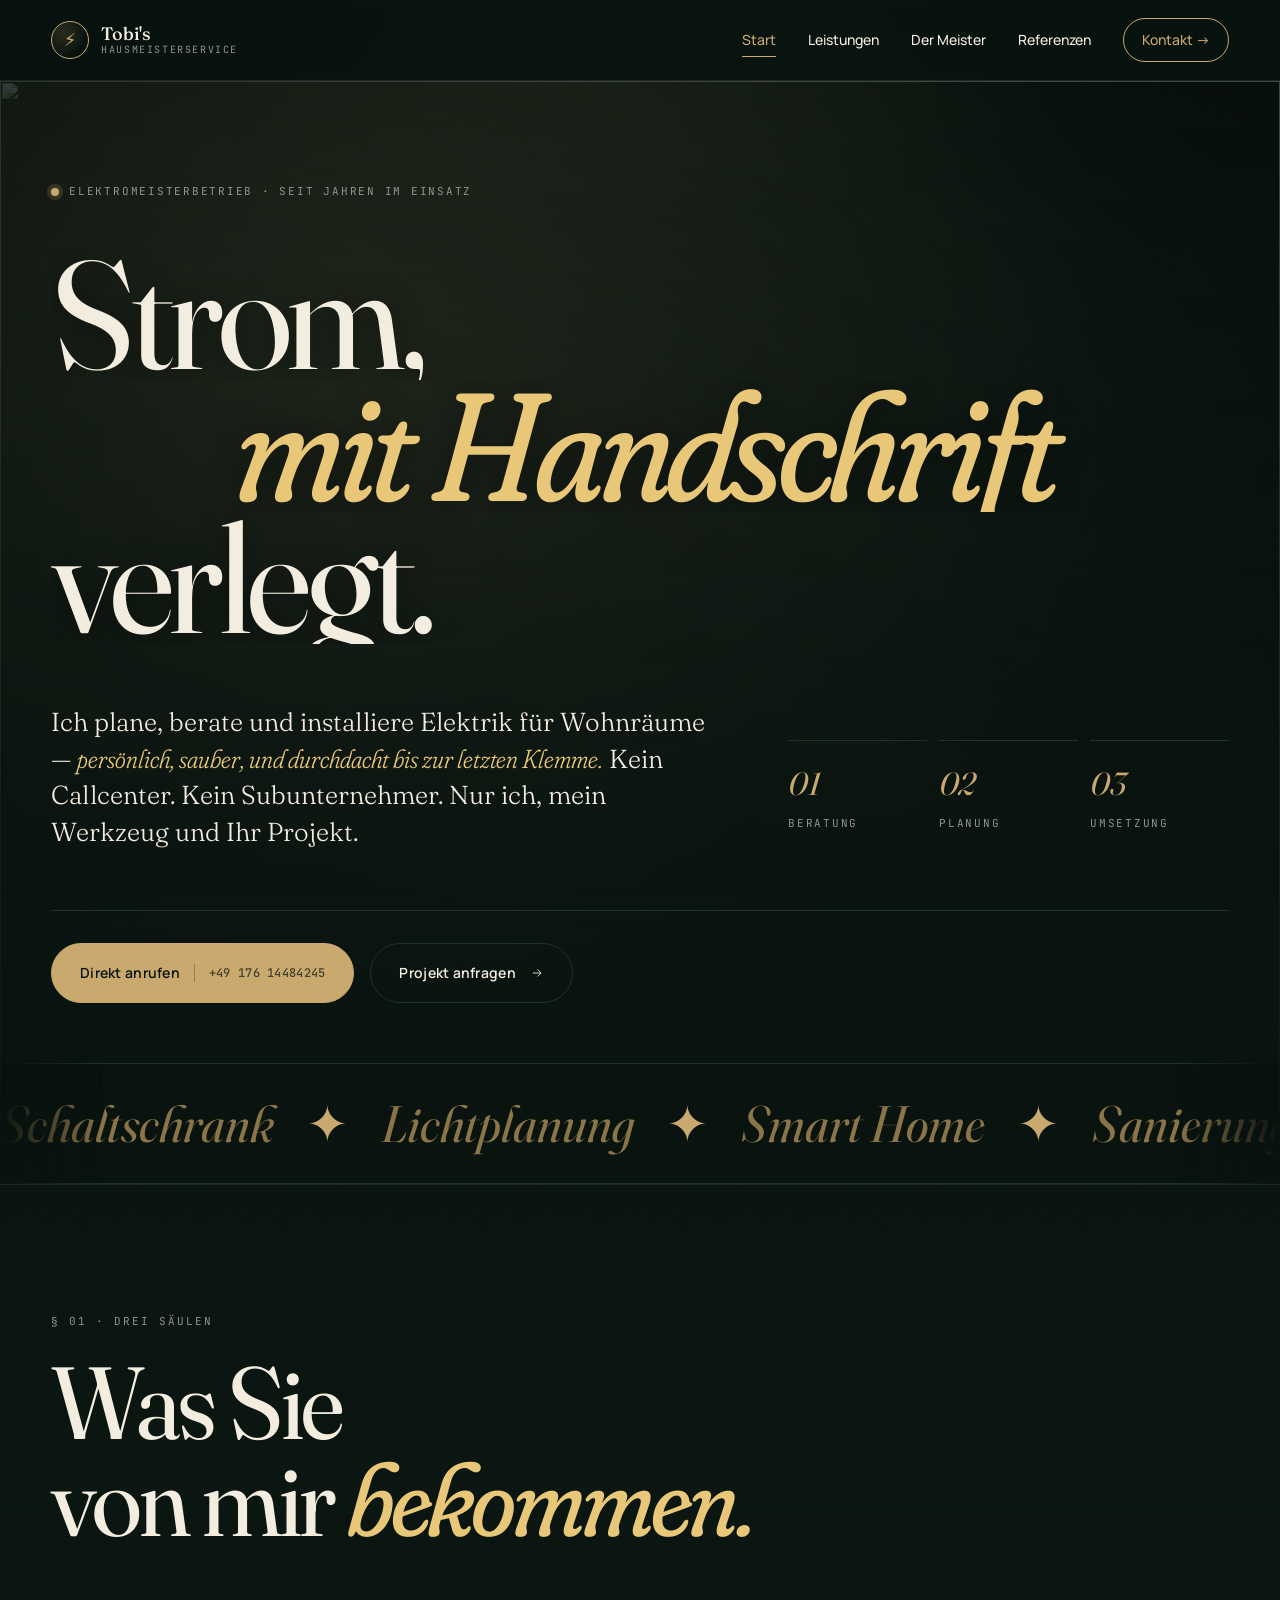
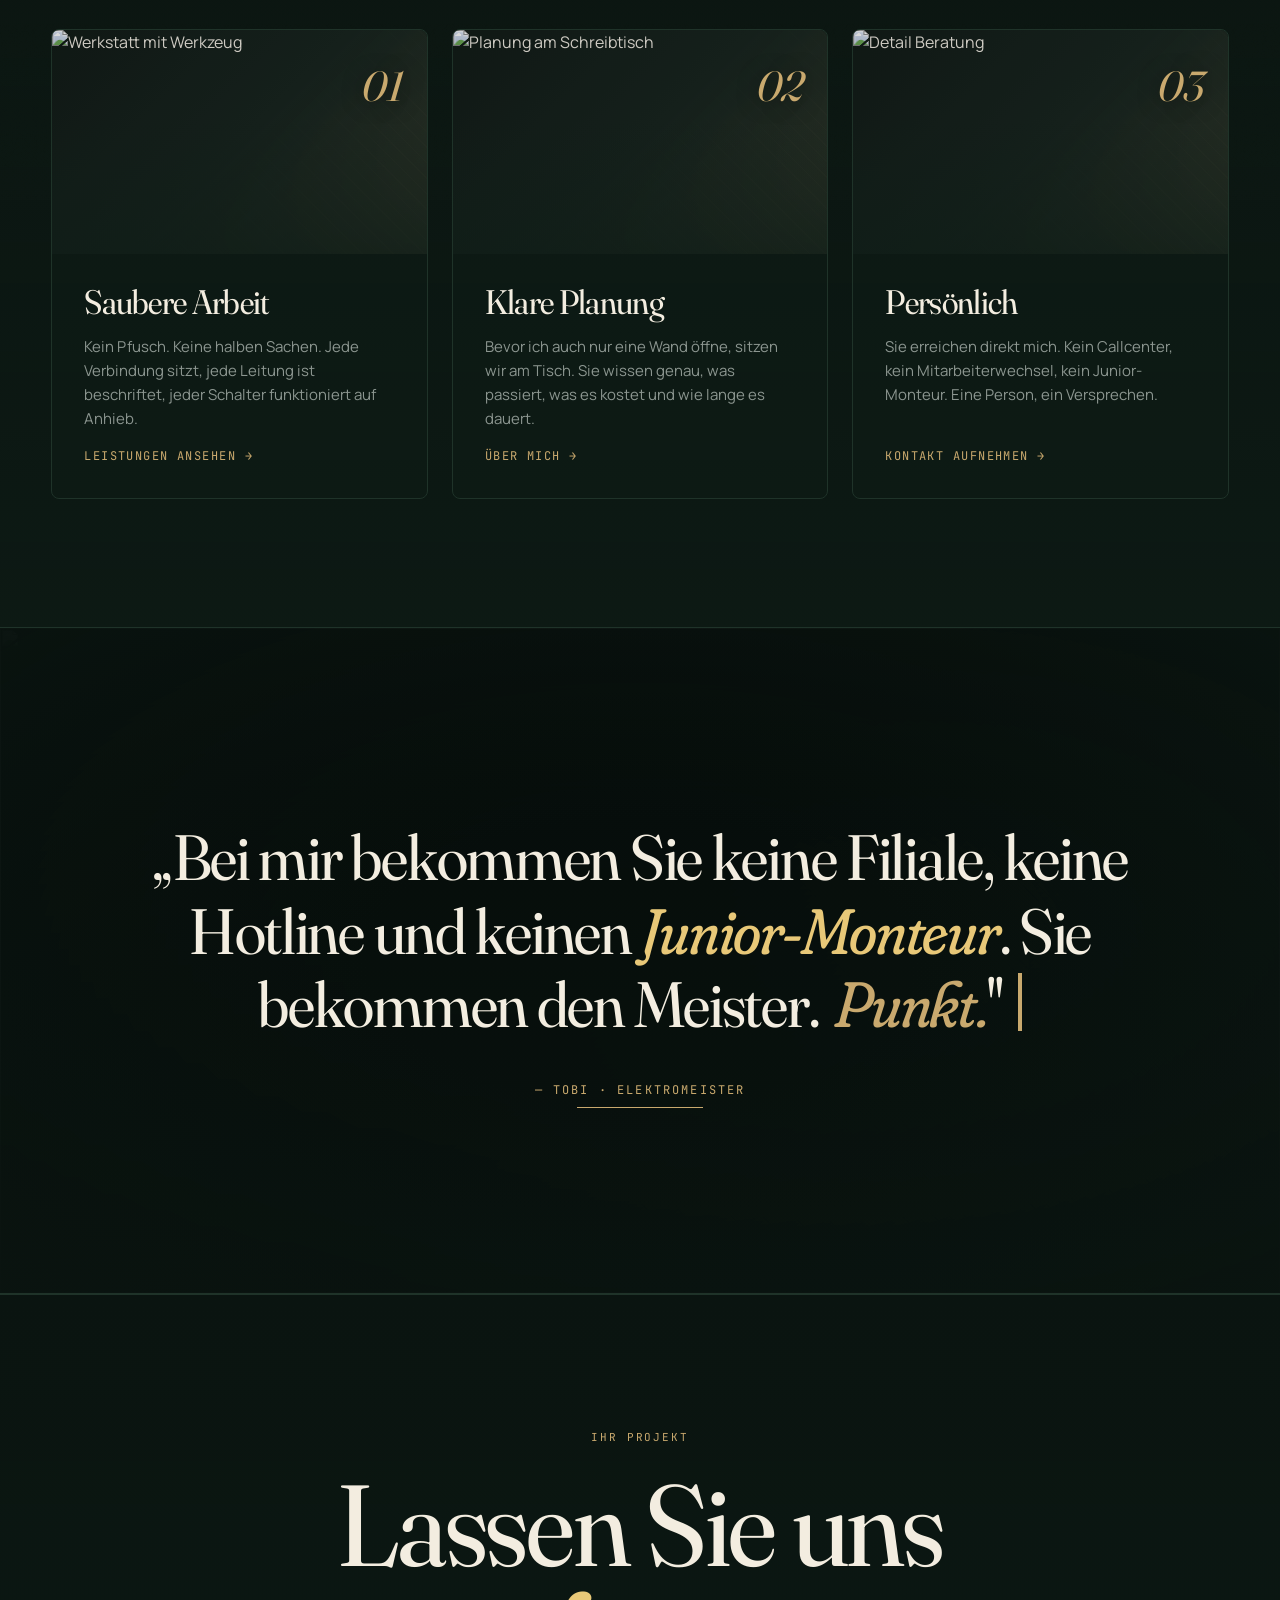
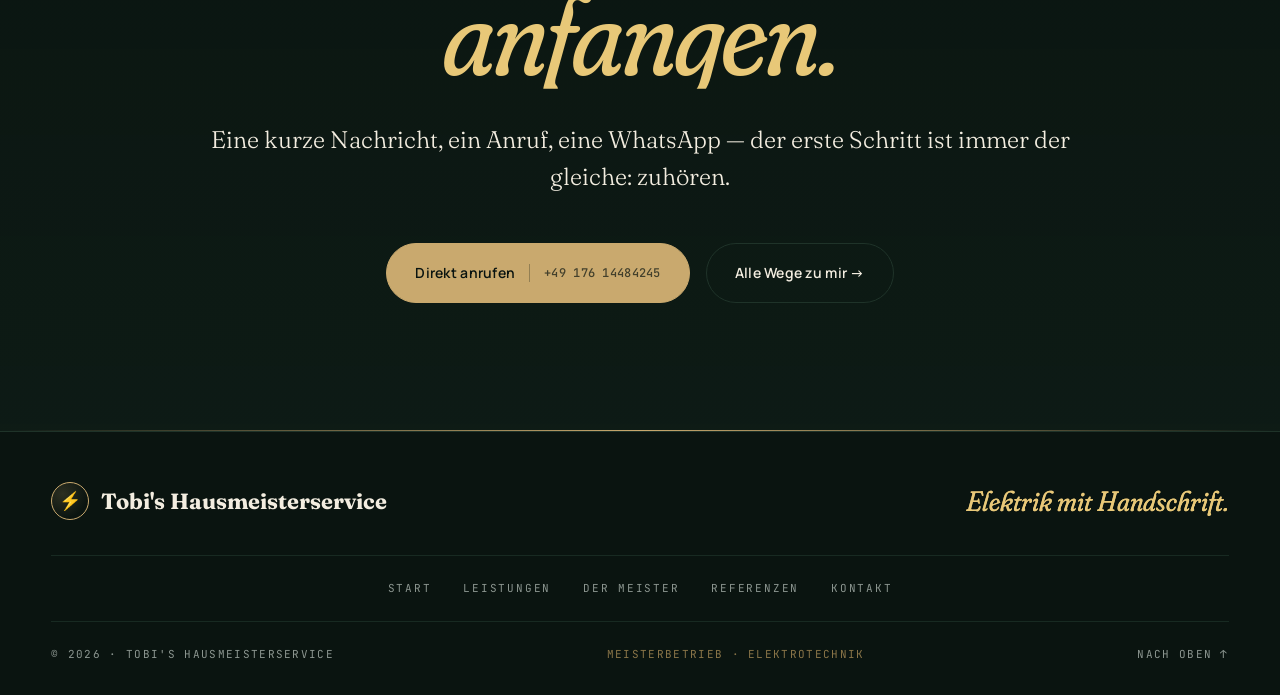
==== commit 44e6e5ea: "Refactor CSS into 18 modular files + unique animation per container Each container now has its own C" ====
--- a/index.html
+++ b/index.html
@@ -9,7 +9,16 @@
 <link rel="preconnect" href="https://fonts.gstatic.com" crossorigin>
 <link rel="preconnect" href="https://images.unsplash.com" crossorigin>
 <link href="https://fonts.googleapis.com/css2?family=Fraunces:opsz,wght,SOFT,WONK@9..144,300..900,0..100,0..1&family=Manrope:wght@300;400;500;600;700&family=JetBrains+Mono:wght@400;500&display=swap" rel="stylesheet">
-<link rel="stylesheet" href="styles.css" />
+<link rel="stylesheet" href="css/01-tokens.css" />
+<link rel="stylesheet" href="css/02-base.css" />
+<link rel="stylesheet" href="css/nav.css" />
+<link rel="stylesheet" href="css/buttons.css" />
+<link rel="stylesheet" href="css/section-head.css" />
+<link rel="stylesheet" href="css/hero-cinema.css" />
+<link rel="stylesheet" href="css/pillars.css" />
+<link rel="stylesheet" href="css/big-quote.css" />
+<link rel="stylesheet" href="css/cta-band.css" />
+<link rel="stylesheet" href="css/footer.css" />
 </head>
 <body data-page="home">
 
@@ -118,7 +127,7 @@
 
 <!-- INTRO PILLARS -->
 <section class="intro-pillars">
-  <div class="section-head">
+  <div class="section-head" data-anim="section-head">
     <span class="eyebrow">§ 01 · Drei Säulen</span>
     <h2>Was Sie<br/>von mir <em>bekommen.</em></h2>
   </div>
--- a/css/01-tokens.css
+++ b/css/01-tokens.css
@@ -0,0 +1,40 @@
+/* ============================================
+   DESIGN TOKENS — Variables, Colors, Fonts
+   Used by ALL other CSS modules.
+   ============================================ */
+
+:root{
+  /* Surface */
+  --bg:           #0a1410;
+  --bg-raised:    #0f1d17;
+  --bg-elev:      #14271f;
+  --line:         #1f3329;
+  --line-soft:    #182a22;
+
+  /* Brand */
+  --gold:         #c9a96e;
+  --gold-bright:  #e8c878;
+  --gold-dim:     #8a7548;
+  --copper:       #b87333;
+
+  /* Text */
+  --text:         #f3ede0;
+  --text-muted:   #8c9690;
+  --text-dim:     #5e6d65;
+
+  /* Type */
+  --serif:  "Fraunces", "Times New Roman", serif;
+  --sans:   "Manrope", system-ui, -apple-system, sans-serif;
+  --mono:   "JetBrains Mono", ui-monospace, monospace;
+
+  /* Layout */
+  --container: 1280px;
+  --gutter: clamp(20px, 4vw, 64px);
+
+  /* Easing — used across all animation modules */
+  --ease-out:    cubic-bezier(.22, 1, .36, 1);
+  --ease-in-out: cubic-bezier(.65, 0, .35, 1);
+  --ease-spring: cubic-bezier(.34, 1.56, .64, 1);
+  --ease-elastic: cubic-bezier(.68, -0.55, .27, 1.55);
+  --ease-soft:   cubic-bezier(.3, 0, .2, 1);
+}
--- a/css/02-base.css
+++ b/css/02-base.css
@@ -0,0 +1,107 @@
+/* ============================================
+   BASE — Reset, body, grain, vignette, type
+   ============================================ */
+
+*,*::before,*::after{ box-sizing:border-box; }
+
+html{
+  scroll-behavior:smooth;
+  -webkit-text-size-adjust:100%;
+}
+
+body{
+  margin:0;
+  background:var(--bg);
+  color:var(--text);
+  font-family:var(--sans);
+  font-size:16px;
+  line-height:1.55;
+  font-weight:400;
+  overflow-x:hidden;
+  -webkit-font-smoothing:antialiased;
+}
+
+body::before{
+  content:"";
+  position:fixed; inset:0;
+  background:
+    radial-gradient(ellipse 80% 60% at 50% -10%, rgba(201,169,110,.08), transparent 60%),
+    radial-gradient(ellipse 60% 50% at 90% 100%, rgba(201,169,110,.04), transparent 70%);
+  pointer-events:none; z-index:0;
+}
+
+img{ display:block; max-width:100%; }
+button{ font-family:inherit; }
+
+/* Film grain overlay */
+.grain{
+  position:fixed; inset:-100%;
+  width:300%; height:300%;
+  background-image:url("data:image/svg+xml;utf8,<svg xmlns='http://www.w3.org/2000/svg' width='200' height='200'><filter id='n'><feTurbulence type='fractalNoise' baseFrequency='0.9' numOctaves='2' stitchTiles='stitch'/><feColorMatrix values='0 0 0 0 0.95  0 0 0 0 0.85  0 0 0 0 0.6  0 0 0 0.4 0'/></filter><rect width='200' height='200' filter='url(%23n)' opacity='0.5'/></svg>");
+  opacity:.07; pointer-events:none; z-index:2;
+  animation:base-grain-drift 8s steps(6) infinite;
+  mix-blend-mode:overlay;
+}
+@keyframes base-grain-drift{
+  0%,100%{ transform:translate(0,0) }
+  20%{ transform:translate(-2%,-3%) }
+  40%{ transform:translate(2%,-1%) }
+  60%{ transform:translate(-1%,2%) }
+  80%{ transform:translate(1%,1%) }
+}
+
+.vignette{
+  position:fixed; inset:0;
+  background:radial-gradient(ellipse at center, transparent 50%, rgba(0,0,0,.55));
+  pointer-events:none; z-index:1;
+}
+
+main{ position:relative; z-index:3; }
+section{ padding:clamp(80px,10vw,140px) var(--gutter); position:relative; }
+
+/* Type defaults */
+h1,h2,h3{
+  font-family:var(--serif);
+  font-weight:400;
+  font-variation-settings:"opsz" 144, "SOFT" 30;
+  letter-spacing:-.02em;
+  line-height:.95;
+  margin:0;
+}
+em{
+  font-style:italic;
+  font-variation-settings:"opsz" 144, "SOFT" 100, "WONK" 1;
+  color:var(--gold-bright);
+}
+p{ margin:0; }
+
+.eyebrow{
+  font-family:var(--mono);
+  font-size:11px;
+  letter-spacing:.18em;
+  text-transform:uppercase;
+  color:var(--text-muted);
+  display:inline-block;
+  padding-bottom:24px;
+}
+.eyebrow.gold{ color:var(--gold); }
+
+.breadcrumb{
+  font-family:var(--mono);
+  font-size:11px;
+  letter-spacing:.18em;
+  text-transform:uppercase;
+  color:var(--text-muted);
+  display:inline-block;
+  margin-bottom:36px;
+}
+.breadcrumb em{ color:var(--gold); font-style:normal; }
+
+/* Honor reduced-motion globally */
+@media (prefers-reduced-motion: reduce){
+  *,*::before,*::after{
+    animation-duration:.001ms !important;
+    animation-iteration-count:1 !important;
+    transition-duration:.001ms !important;
+  }
+}
--- a/css/nav.css
+++ b/css/nav.css
@@ -0,0 +1,115 @@
+/* ============================================
+   NAVIGATION — Sticky top nav + brand mark
+   Animation: brand-mark slow pulse glow on load
+   ============================================ */
+
+.nav{
+  position:sticky; top:0; z-index:50;
+  display:flex; align-items:center; justify-content:space-between;
+  padding:18px var(--gutter);
+  background:rgba(10,20,16,.78);
+  backdrop-filter:blur(14px) saturate(140%);
+  -webkit-backdrop-filter:blur(14px) saturate(140%);
+  border-bottom:1px solid var(--line-soft);
+  animation:nav-slide-down .9s var(--ease-out) both;
+}
+@keyframes nav-slide-down{
+  from{ transform:translateY(-100%); opacity:0; }
+  to  { transform:translateY(0);     opacity:1; }
+}
+
+.brand{
+  display:flex; align-items:center; gap:12px;
+  text-decoration:none; color:var(--text);
+}
+.brand-mark{
+  display:inline-grid; place-items:center;
+  width:38px; height:38px;
+  border:1px solid var(--gold);
+  border-radius:50%;
+  color:var(--gold);
+  font-size:18px;
+  background:radial-gradient(circle at 30% 30%, rgba(201,169,110,.18), transparent 70%);
+  position:relative;
+}
+.brand-mark::after{
+  content:"";
+  position:absolute; inset:-4px;
+  border-radius:50%;
+  border:1px solid var(--gold);
+  opacity:0;
+  animation:nav-brand-pulse 3.6s var(--ease-out) infinite;
+}
+@keyframes nav-brand-pulse{
+  0%   { transform:scale(.9); opacity:.6; }
+  100% { transform:scale(1.6); opacity:0;  }
+}
+.brand-text{ display:flex; flex-direction:column; line-height:1.1; }
+.brand-text strong{
+  font-family:var(--serif);
+  font-weight:500;
+  font-size:18px;
+  letter-spacing:-.01em;
+}
+.brand-text strong + span{
+  font-family:var(--mono);
+  font-size:10px;
+  letter-spacing:.16em;
+  text-transform:uppercase;
+  color:var(--text-muted);
+}
+
+.nav-links{ display:flex; align-items:center; gap:32px; }
+.nav-links a{
+  color:var(--text);
+  text-decoration:none;
+  font-size:14px;
+  font-weight:500;
+  position:relative;
+  padding:6px 0;
+}
+.nav-links a:not(.nav-cta)::after{
+  content:""; position:absolute; left:0; bottom:0;
+  width:0; height:1px; background:var(--gold);
+  transition:width .45s var(--ease-out);
+}
+.nav-links a:not(.nav-cta):hover::after,
+.nav-links a:not(.nav-cta).is-active::after{ width:100%; }
+.nav-links a.is-active:not(.nav-cta){ color:var(--gold); }
+
+.nav-cta{
+  color:var(--gold) !important;
+  border:1px solid var(--gold);
+  padding:10px 18px !important;
+  border-radius:999px;
+  transition:background .3s var(--ease-out), color .3s var(--ease-out), transform .3s var(--ease-spring);
+}
+.nav-cta:hover, .nav-cta.is-active{
+  background:var(--gold);
+  color:var(--bg) !important;
+  transform:translateY(-1px);
+}
+
+.nav-toggle{
+  display:none;
+  background:transparent; border:1px solid var(--line);
+  width:42px; height:42px; border-radius:50%;
+  flex-direction:column; align-items:center; justify-content:center; gap:5px;
+  cursor:pointer;
+}
+.nav-toggle span{ display:block; width:18px; height:1px; background:var(--text); }
+
+@media (max-width: 960px){
+  .nav-links{
+    position:fixed; top:74px; right:var(--gutter);
+    flex-direction:column;
+    background:var(--bg-raised);
+    border:1px solid var(--line);
+    padding:24px;
+    border-radius:8px;
+    transform:translateY(-20px); opacity:0; pointer-events:none;
+    transition:transform .3s var(--ease-out), opacity .3s var(--ease-out);
+  }
+  .nav-links.open{ transform:none; opacity:1; pointer-events:auto; }
+  .nav-toggle{ display:inline-flex; }
+}
--- a/css/buttons.css
+++ b/css/buttons.css
@@ -0,0 +1,70 @@
+/* ============================================
+   BUTTONS — Primary, Ghost
+   Animation: gold shimmer sweep on hover (primary)
+   ============================================ */
+
+.btn{
+  display:inline-flex; align-items:center; gap:14px;
+  padding:18px 28px;
+  border-radius:999px;
+  font-family:var(--sans);
+  font-weight:600;
+  font-size:14px;
+  letter-spacing:.02em;
+  text-decoration:none;
+  cursor:pointer;
+  border:1px solid transparent;
+  position:relative;
+  overflow:hidden;
+  transition:transform .3s var(--ease-out), background .3s var(--ease-out), color .3s var(--ease-out), border-color .3s var(--ease-out);
+}
+
+.btn-primary{
+  background:var(--gold);
+  color:var(--bg);
+  border-color:var(--gold);
+}
+.btn-primary::before{
+  content:"";
+  position:absolute; inset:0;
+  background:linear-gradient(120deg, transparent 30%, rgba(255,255,255,.4) 50%, transparent 70%);
+  transform:translateX(-110%);
+  transition:transform .8s var(--ease-out);
+}
+.btn-primary:hover{
+  background:var(--gold-bright);
+  border-color:var(--gold-bright);
+  transform:translateY(-2px);
+  box-shadow:0 14px 32px -10px rgba(201,169,110,.5);
+}
+.btn-primary:hover::before{ transform:translateX(110%); }
+
+.btn-primary > *{ position:relative; }
+.btn-primary .btn-detail{
+  font-family:var(--mono);
+  font-size:12px;
+  font-weight:500;
+  opacity:.7;
+  padding-left:14px;
+  border-left:1px solid rgba(10,20,16,.4);
+}
+
+.btn-ghost{
+  background:transparent;
+  color:var(--text);
+  border-color:var(--line);
+}
+.btn-ghost::after{
+  content:"";
+  position:absolute; inset:0;
+  border-radius:inherit;
+  background:radial-gradient(circle at var(--bx,50%) var(--by,50%), rgba(201,169,110,.18), transparent 60%);
+  opacity:0; transition:opacity .35s;
+  pointer-events:none;
+}
+.btn-ghost:hover{
+  border-color:var(--gold);
+  color:var(--gold);
+  transform:translateY(-2px);
+}
+.btn-ghost:hover::after{ opacity:1; }
--- a/css/section-head.css
+++ b/css/section-head.css
@@ -0,0 +1,41 @@
+/* ============================================
+   SECTION HEAD — Eyebrow + Headline
+   Animation: eyebrow types in, headline lifts
+   ============================================ */
+
+.section-head{
+  display:flex; flex-direction:column;
+  margin-bottom:80px;
+  max-width:900px;
+}
+.section-head.center{
+  align-items:center; text-align:center;
+  margin-left:auto; margin-right:auto;
+}
+.section-head h2{
+  font-size:clamp(48px, 8vw, 120px);
+  letter-spacing:-.03em;
+}
+
+[data-anim="section-head"] .eyebrow{
+  display:inline-block;
+  overflow:hidden;
+  white-space:nowrap;
+  max-width:0;
+  transition:max-width .9s steps(40, end);
+}
+[data-anim="section-head"].in-view .eyebrow{
+  max-width:600px;
+}
+
+[data-anim="section-head"] h2{
+  opacity:0;
+  transform:translateY(40px);
+  filter:blur(8px);
+  transition:opacity 1s var(--ease-out) .3s,
+             transform 1.1s var(--ease-out) .3s,
+             filter 1.1s var(--ease-out) .3s;
+}
+[data-anim="section-head"].in-view h2{
+  opacity:1; transform:none; filter:blur(0);
+}
--- a/css/hero-cinema.css
+++ b/css/hero-cinema.css
@@ -0,0 +1,221 @@
+/* ============================================
+   HERO CINEMA (Startseite)
+   Animation: lines rise from masked baseline with blur→focus;
+              tag dot pulses; marquee scrolls horizontally
+   ============================================ */
+
+.hero-cinema{
+  position:relative;
+  min-height:92vh;
+  display:flex; flex-direction:column;
+  padding:clamp(80px,8vw,120px) var(--gutter) 0;
+  overflow:hidden;
+}
+
+.hero-bg{
+  position:absolute; inset:0;
+  z-index:-2;
+}
+.hero-bg img{
+  width:100%; height:100%;
+  object-fit:cover;
+  filter:grayscale(.35) brightness(.55) contrast(1.05);
+  animation:hero-bg-zoom 18s var(--ease-out) forwards;
+}
+@keyframes hero-bg-zoom{
+  from{ transform:scale(1.18); }
+  to  { transform:scale(1);    }
+}
+
+.hero-overlay{
+  position:absolute; inset:0; z-index:-1;
+  background:
+    linear-gradient(180deg, rgba(10,20,16,.4) 0%, rgba(10,20,16,.8) 60%, rgba(10,20,16,1) 100%),
+    radial-gradient(ellipse at 30% 30%, rgba(201,169,110,.25), transparent 60%),
+    linear-gradient(120deg, rgba(10,20,16,.5), transparent 50%);
+}
+
+.hero-content{
+  flex:1;
+  display:flex; flex-direction:column; justify-content:center;
+  max-width:1400px; margin:0 auto; width:100%;
+}
+
+/* Tag */
+.hero-tag{
+  font-family:var(--mono);
+  font-size:11px;
+  letter-spacing:.16em;
+  text-transform:uppercase;
+  color:var(--text-muted);
+  display:inline-flex; align-items:center; gap:10px;
+  margin-bottom:48px;
+  opacity:0;
+  animation:hero-tag-fade 1s var(--ease-out) .3s forwards;
+}
+@keyframes hero-tag-fade{
+  from{ opacity:0; transform:translateX(-20px); }
+  to  { opacity:1; transform:none; }
+}
+.hero-tag .dot{
+  width:8px; height:8px; border-radius:50%;
+  background:var(--gold);
+  box-shadow:0 0 0 4px rgba(201,169,110,.18);
+  animation:hero-dot-pulse 2.5s ease-in-out infinite;
+}
+@keyframes hero-dot-pulse{
+  0%,100%{ box-shadow:0 0 0 4px rgba(201,169,110,.18); }
+  50%    { box-shadow:0 0 0 9px rgba(201,169,110,0);   }
+}
+
+/* TITLE — each .line masked, slides up with blur */
+.hero-title{
+  font-size:clamp(60px, 12vw, 200px);
+  line-height:.86;
+  letter-spacing:-.035em;
+  margin:0 0 60px;
+  font-variation-settings:"opsz" 144, "SOFT" 0;
+  text-shadow:0 2px 30px rgba(0,0,0,.4);
+}
+.hero-title .line{
+  display:block;
+  overflow:hidden;
+}
+.hero-title .line > span{
+  display:inline-block;
+  transform:translateY(110%) rotate(4deg);
+  filter:blur(12px);
+  opacity:0;
+  transition:none;
+}
+.hero-title .italic > span{
+  font-style:italic;
+  font-variation-settings:"opsz" 144, "WONK" 1, "SOFT" 100;
+  color:var(--gold-bright);
+}
+.hero-title .italic{ padding-left:1.2em; }
+
+.hero-title.in-view .line:nth-child(1) > span{ animation:hero-line-rise 1.1s var(--ease-out) .1s forwards; }
+.hero-title.in-view .line:nth-child(2) > span{ animation:hero-line-rise 1.1s var(--ease-out) .35s forwards; }
+.hero-title.in-view .line:nth-child(3) > span{ animation:hero-line-rise 1.1s var(--ease-out) .6s forwards; }
+@keyframes hero-line-rise{
+  to{ transform:translateY(0) rotate(0); filter:blur(0); opacity:1; }
+}
+
+/* Grid */
+.hero-grid{
+  display:grid;
+  grid-template-columns: 1.5fr 1fr;
+  gap:clamp(40px,6vw,100px);
+  align-items:end;
+  padding-bottom:60px;
+  border-bottom:1px solid var(--line);
+  margin-bottom:32px;
+}
+
+.hero-lede{
+  font-family:var(--serif);
+  font-size:clamp(18px, 2.2vw, 26px);
+  line-height:1.4;
+  font-weight:300;
+  font-variation-settings:"opsz" 30, "SOFT" 50;
+  color:var(--text);
+  max-width:62ch;
+  opacity:0;
+  animation:hero-lede-shimmer 1.2s var(--ease-out) 1s forwards;
+}
+@keyframes hero-lede-shimmer{
+  from{ opacity:0; clip-path:inset(0 100% 0 0); }
+  to  { opacity:1; clip-path:inset(0 0 0 0); }
+}
+.hero-lede em{ color:var(--gold-bright); }
+
+/* Meta — 3D tilt up sequentially */
+.hero-meta{
+  display:grid;
+  grid-template-columns:repeat(3,1fr);
+  gap:12px;
+  perspective:1000px;
+}
+.meta-block{
+  display:flex; flex-direction:column; gap:6px;
+  padding:18px 0;
+  border-top:1px solid var(--line);
+  opacity:0;
+  transform:rotateX(-60deg) translateY(20px);
+  transform-origin:bottom center;
+  animation:hero-meta-tilt .9s var(--ease-spring) forwards;
+}
+.meta-block:nth-child(1){ animation-delay:1.2s; }
+.meta-block:nth-child(2){ animation-delay:1.35s; }
+.meta-block:nth-child(3){ animation-delay:1.5s; }
+@keyframes hero-meta-tilt{
+  to{ opacity:1; transform:rotateX(0) translateY(0); }
+}
+.meta-num{
+  font-family:var(--serif);
+  font-size:32px;
+  color:var(--gold);
+  font-style:italic;
+  font-variation-settings:"opsz" 144;
+}
+.meta-label{
+  font-family:var(--mono);
+  font-size:11px;
+  letter-spacing:.16em;
+  text-transform:uppercase;
+  color:var(--text-muted);
+}
+
+.hero-actions{
+  display:flex; gap:16px; flex-wrap:wrap;
+  margin-bottom:60px;
+  opacity:0;
+  animation:hero-actions-pop 1s var(--ease-spring) 1.7s forwards;
+}
+@keyframes hero-actions-pop{
+  from{ opacity:0; transform:scale(.92) translateY(20px); }
+  to  { opacity:1; transform:scale(1) translateY(0);     }
+}
+
+/* Marquee */
+.hero-marquee{
+  position:relative;
+  margin:auto calc(-1 * var(--gutter)) 0;
+  padding:20px 0;
+  border-top:1px solid var(--line);
+  border-bottom:1px solid var(--line);
+  background:rgba(10,20,16,.6);
+  backdrop-filter:blur(6px);
+  overflow:hidden;
+  mask-image:linear-gradient(to right, transparent, #000 8%, #000 92%, transparent);
+  opacity:0;
+  animation:hero-marquee-fade 1s var(--ease-out) 1.9s forwards;
+}
+@keyframes hero-marquee-fade{
+  to{ opacity:1; }
+}
+.marquee-track{
+  display:inline-flex; gap:32px;
+  white-space:nowrap;
+  font-family:var(--serif);
+  font-style:italic;
+  font-size:clamp(28px,4vw,52px);
+  color:var(--gold-dim);
+  font-variation-settings:"opsz" 144, "WONK" 1;
+  animation:hero-marquee-scroll 38s linear infinite;
+}
+.marquee-track span{ display:inline-block; }
+.marquee-track .sep{ color:var(--gold); font-style:normal; }
+@keyframes hero-marquee-scroll{
+  from{ transform:translateX(0); }
+  to  { transform:translateX(-50%); }
+}
+
+@media (max-width: 960px){
+  .hero-grid{ grid-template-columns:1fr; gap:48px; padding-bottom:40px; }
+  .hero-title .italic{ padding-left:0; }
+}
+@media (max-width: 600px){
+  .hero-meta{ grid-template-columns:1fr; }
+}
--- a/css/pillars.css
+++ b/css/pillars.css
@@ -0,0 +1,111 @@
+/* ============================================
+   PILLARS — 3 cards on home page
+   Animation: 3D rotateY flip-in, staircase delay
+   ============================================ */
+
+.intro-pillars{
+  background:linear-gradient(180deg, transparent, rgba(15,29,23,.6));
+  border-top:1px solid var(--line-soft);
+}
+
+.pillar-grid{
+  display:grid;
+  grid-template-columns:repeat(3, 1fr);
+  gap:24px;
+  perspective:1400px;
+}
+
+.pillar{
+  position:relative;
+  background:rgba(15,29,23,.5);
+  border:1px solid var(--line);
+  border-radius:8px;
+  overflow:hidden;
+  display:flex; flex-direction:column;
+  transform-style:preserve-3d;
+
+  opacity:0;
+  transform:rotateY(-65deg) translateZ(-100px);
+  transform-origin:left center;
+  transition:opacity 1s var(--ease-out),
+             transform 1.1s var(--ease-out);
+}
+.pillar.in-view{
+  opacity:1;
+  transform:rotateY(0) translateZ(0);
+}
+.pillar.in-view:nth-child(1){ transition-delay:.05s; }
+.pillar.in-view:nth-child(2){ transition-delay:.25s; }
+.pillar.in-view:nth-child(3){ transition-delay:.45s; }
+
+.pillar:hover{
+  border-color:var(--gold-dim);
+  transform:translateY(-6px) rotateY(0);
+  transition:transform .5s var(--ease-spring), border-color .5s;
+}
+
+.pillar-image{
+  aspect-ratio:5/3;
+  overflow:hidden;
+  position:relative;
+}
+.pillar-image img{
+  width:100%; height:100%; object-fit:cover;
+  filter:grayscale(.3) brightness(.85);
+  transition:transform .8s var(--ease-soft), filter .5s;
+}
+.pillar:hover .pillar-image img{
+  transform:scale(1.08);
+  filter:grayscale(0) brightness(.95);
+}
+.pillar-image::after{
+  content:""; position:absolute; inset:0;
+  background:linear-gradient(180deg, transparent 40%, rgba(15,29,23,.7));
+}
+
+.pillar-num{
+  position:absolute;
+  top:24px; right:24px;
+  font-family:var(--serif);
+  font-style:italic;
+  font-size:42px;
+  color:var(--gold);
+  font-variation-settings:"opsz" 144, "WONK" 1;
+  text-shadow:0 2px 20px rgba(0,0,0,.6);
+  z-index:1;
+}
+
+.pillar h3{
+  font-size:clamp(26px, 3vw, 34px);
+  padding:32px 32px 0;
+}
+
+.pillar p{
+  padding:16px 32px;
+  color:var(--text-muted);
+  font-size:15px;
+  line-height:1.6;
+  flex:1;
+}
+
+.pillar-link{
+  display:inline-block;
+  padding:0 32px 32px;
+  color:var(--gold);
+  text-decoration:none;
+  font-family:var(--mono);
+  font-size:12px;
+  letter-spacing:.12em;
+  text-transform:uppercase;
+  border-bottom:1px solid transparent;
+  align-self:flex-start;
+  transition:color .25s, padding-left .35s var(--ease-out);
+}
+.pillar-link:hover{
+  color:var(--gold-bright);
+  padding-left:42px;
+}
+
+@media (max-width: 1024px){
+  .pillar-grid{ grid-template-columns:1fr; }
+}
--- a/css/big-quote.css
+++ b/css/big-quote.css
@@ -0,0 +1,118 @@
+/* ============================================
+   BIG QUOTE — Featured testimonial section
+   Animation: Typewriter reveal via clip-path L→R
+              + image slowly zooms out from 1.2 to 1
+   ============================================ */
+
+.big-quote{
+  position:relative;
+  padding:clamp(120px,15vw,200px) var(--gutter);
+  text-align:center;
+  overflow:hidden;
+  border-top:1px solid var(--line);
+  border-bottom:1px solid var(--line);
+}
+
+.big-quote-bg{ position:absolute; inset:0; z-index:-2; }
+.big-quote-bg img{
+  width:100%; height:100%;
+  object-fit:cover;
+  filter:grayscale(.7) brightness(.25) contrast(1.2);
+  opacity:.6;
+  transform:scale(1.2);
+  transition:transform 6s var(--ease-out);
+}
+.big-quote.in-view .big-quote-bg img{
+  transform:scale(1);
+}
+
+.big-quote::before{
+  content:""; position:absolute; inset:0; z-index:-1;
+  background:
+    radial-gradient(ellipse at center, transparent 30%, rgba(10,20,16,.85)),
+    linear-gradient(180deg, rgba(10,20,16,.4), rgba(10,20,16,.8));
+}
+
+.big-quote blockquote{
+  max-width:1000px;
+  margin:0 auto;
+}
+
+.big-quote blockquote p{
+  font-family:var(--serif);
+  font-size:clamp(28px, 5vw, 64px);
+  line-height:1.15;
+  letter-spacing:-.02em;
+  font-weight:400;
+  font-variation-settings:"opsz" 144, "SOFT" 30;
+
+  clip-path:inset(0 100% 0 0);
+  transition:clip-path 2.4s var(--ease-out) .3s;
+}
+.big-quote.in-view blockquote p{
+  clip-path:inset(0 0 0 0);
+}
+
+/* Caret blinking at the right edge of the visible text */
+.big-quote blockquote p::after{
+  content:"";
+  display:inline-block;
+  width:.06em;
+  height:.9em;
+  background:var(--gold);
+  margin-left:.08em;
+  vertical-align:-.05em;
+  opacity:0;
+  animation:quote-caret 1s steps(2) infinite;
+}
+.big-quote.in-view blockquote p::after{
+  animation-delay:2.7s;
+  opacity:1;
+}
+@keyframes quote-caret{
+  50%{ opacity:0; }
+}
+
+.big-quote .punkt{
+  font-style:italic;
+  font-variation-settings:"opsz" 144, "WONK" 1, "SOFT" 100;
+  color:var(--gold);
+  display:inline-block;
+  margin-left:6px;
+}
+
+.big-quote em{
+  font-style:italic;
+  color:var(--gold-bright);
+  font-variation-settings:"opsz" 144, "WONK" 1, "SOFT" 100;
+}
+
+.big-quote footer{
+  margin-top:40px;
+  font-family:var(--mono);
+  font-size:12px;
+  letter-spacing:.18em;
+  text-transform:uppercase;
+  color:var(--gold);
+  position:relative;
+  display:inline-block;
+
+  opacity:0;
+  transform:translateY(20px);
+  transition:opacity .8s var(--ease-out) 2.6s,
+             transform .8s var(--ease-out) 2.6s;
+}
+.big-quote.in-view footer{
+  opacity:1; transform:none;
+}
+.big-quote footer::after{
+  content:"";
+  position:absolute;
+  left:50%; bottom:-8px;
+  width:0; height:1px;
+  background:var(--gold);
+  transition:width 1s var(--ease-out) 3.2s, left 1s var(--ease-out) 3.2s;
+}
+.big-quote.in-view footer::after{
+  width:60%; left:20%;
+}
--- a/css/cta-band.css
+++ b/css/cta-band.css
@@ -0,0 +1,78 @@
+/* ============================================
+   CTA BAND — Call to action section
+   Animation: Title "iris" reveal — clip-path opens from center
+              Buttons slide in from opposite corners
+   ============================================ */
+
+.cta-band{
+  background:linear-gradient(180deg, rgba(10,20,16,1), rgba(15,29,23,.8));
+  text-align:center;
+  border-top:1px solid var(--line);
+  position:relative;
+  overflow:hidden;
+}
+.cta-band::before{
+  content:"";
+  position:absolute; inset:auto 0 0 0;
+  height:1px;
+  background:linear-gradient(90deg, transparent, var(--gold), transparent);
+  transform:scaleX(0);
+  transform-origin:center;
+  transition:transform 1.6s var(--ease-out) .2s;
+}
+.cta-band.in-view::before{
+  transform:scaleX(1);
+}
+
+.cta-inner{ max-width:1000px; margin:0 auto; position:relative; }
+
+.cta-band .eyebrow{
+  opacity:0;
+  transform:translateY(-10px);
+  transition:opacity .8s var(--ease-out) .2s, transform .8s var(--ease-out) .2s;
+}
+.cta-band.in-view .eyebrow{ opacity:1; transform:none; }
+
+.cta-title{
+  font-size:clamp(48px, 9vw, 130px);
+  margin-bottom:32px;
+  clip-path:inset(50% 0 50% 0);
+  transition:clip-path 1.2s var(--ease-out) .4s;
+}
+.cta-band.in-view .cta-title{
+  clip-path:inset(0 0 0 0);
+}
+
+.cta-text{
+  font-family:var(--serif);
+  font-size:clamp(18px, 2vw, 24px);
+  color:var(--text);
+  font-weight:300;
+  margin-bottom:48px;
+  font-variation-settings:"opsz" 30, "SOFT" 50;
+  max-width:60ch;
+  margin-left:auto; margin-right:auto;
+
+  opacity:0;
+  transition:opacity 1s var(--ease-out) 1s;
+}
+.cta-band.in-view .cta-text{ opacity:1; }
+
+.cta-buttons{
+  display:flex; gap:16px; flex-wrap:wrap; justify-content:center;
+}
+.cta-buttons > *:first-child{
+  opacity:0;
+  transform:translate(-60px, 30px);
+  transition:opacity .9s var(--ease-spring) 1.2s,
+             transform .9s var(--ease-spring) 1.2s;
+}
+.cta-buttons > *:last-child{
+  opacity:0;
+  transform:translate(60px, 30px);
+  transition:opacity .9s var(--ease-spring) 1.35s,
+             transform .9s var(--ease-spring) 1.35s;
+}
+.cta-band.in-view .cta-buttons > *{
+  opacity:1; transform:none;
+}
--- a/css/footer.css
+++ b/css/footer.css
@@ -0,0 +1,88 @@
+/* ============================================
+   FOOTER — Bottom nav, brand line, claim
+   Animation: claim italic gently shimmers
+   ============================================ */
+
+.footer{
+  position:relative; z-index:3;
+  padding:48px var(--gutter) 32px;
+  border-top:1px solid var(--line);
+  background:var(--bg);
+}
+
+.footer-top{
+  display:flex; justify-content:space-between; align-items:center;
+  padding-bottom:32px;
+  border-bottom:1px solid var(--line-soft);
+  flex-wrap:wrap; gap:24px;
+}
+
+.footer-brand{
+  display:flex; align-items:center; gap:12px;
+  font-family:var(--serif);
+  font-size:22px;
+}
+
+.footer-claim{
+  font-family:var(--serif);
+  font-size:28px;
+  color:var(--gold);
+  font-variation-settings:"opsz" 144, "WONK" 1;
+  font-style:italic;
+  background:linear-gradient(90deg, var(--gold) 0%, var(--gold-bright) 50%, var(--gold) 100%);
+  background-size:200% 100%;
+  -webkit-background-clip:text;
+  background-clip:text;
+  color:transparent;
+  animation:footer-claim-shimmer 5s ease-in-out infinite;
+}
+@keyframes footer-claim-shimmer{
+  0%,100%{ background-position:0% 50%; }
+  50%    { background-position:100% 50%; }
+}
+
+.footer-nav{
+  display:flex; justify-content:center; gap:32px;
+  padding:24px 0;
+  border-bottom:1px solid var(--line-soft);
+  flex-wrap:wrap;
+}
+.footer-nav a{
+  color:var(--text-muted);
+  text-decoration:none;
+  font-family:var(--mono);
+  font-size:11px;
+  letter-spacing:.16em;
+  text-transform:uppercase;
+  transition:color .25s, letter-spacing .35s var(--ease-out);
+}
+.footer-nav a:hover{
+  color:var(--gold);
+  letter-spacing:.22em;
+}
+
+.footer-bottom{
+  display:flex; justify-content:space-between; align-items:center;
+  padding-top:24px;
+  font-family:var(--mono);
+  font-size:11px;
+  letter-spacing:.12em;
+  text-transform:uppercase;
+  color:var(--text-muted);
+  flex-wrap:wrap; gap:16px;
+}
+.footer-mono{ color:var(--gold-dim); }
+
+.back-top{
+  color:var(--text-muted); text-decoration:none;
+  transition:color .25s, transform .35s var(--ease-out);
+  display:inline-block;
+}
+.back-top:hover{
+  color:var(--gold);
+  transform:translateY(-3px);
+}
+
+@media (max-width: 600px){
+  .footer-bottom{ flex-direction:column; align-items:flex-start; }
+}
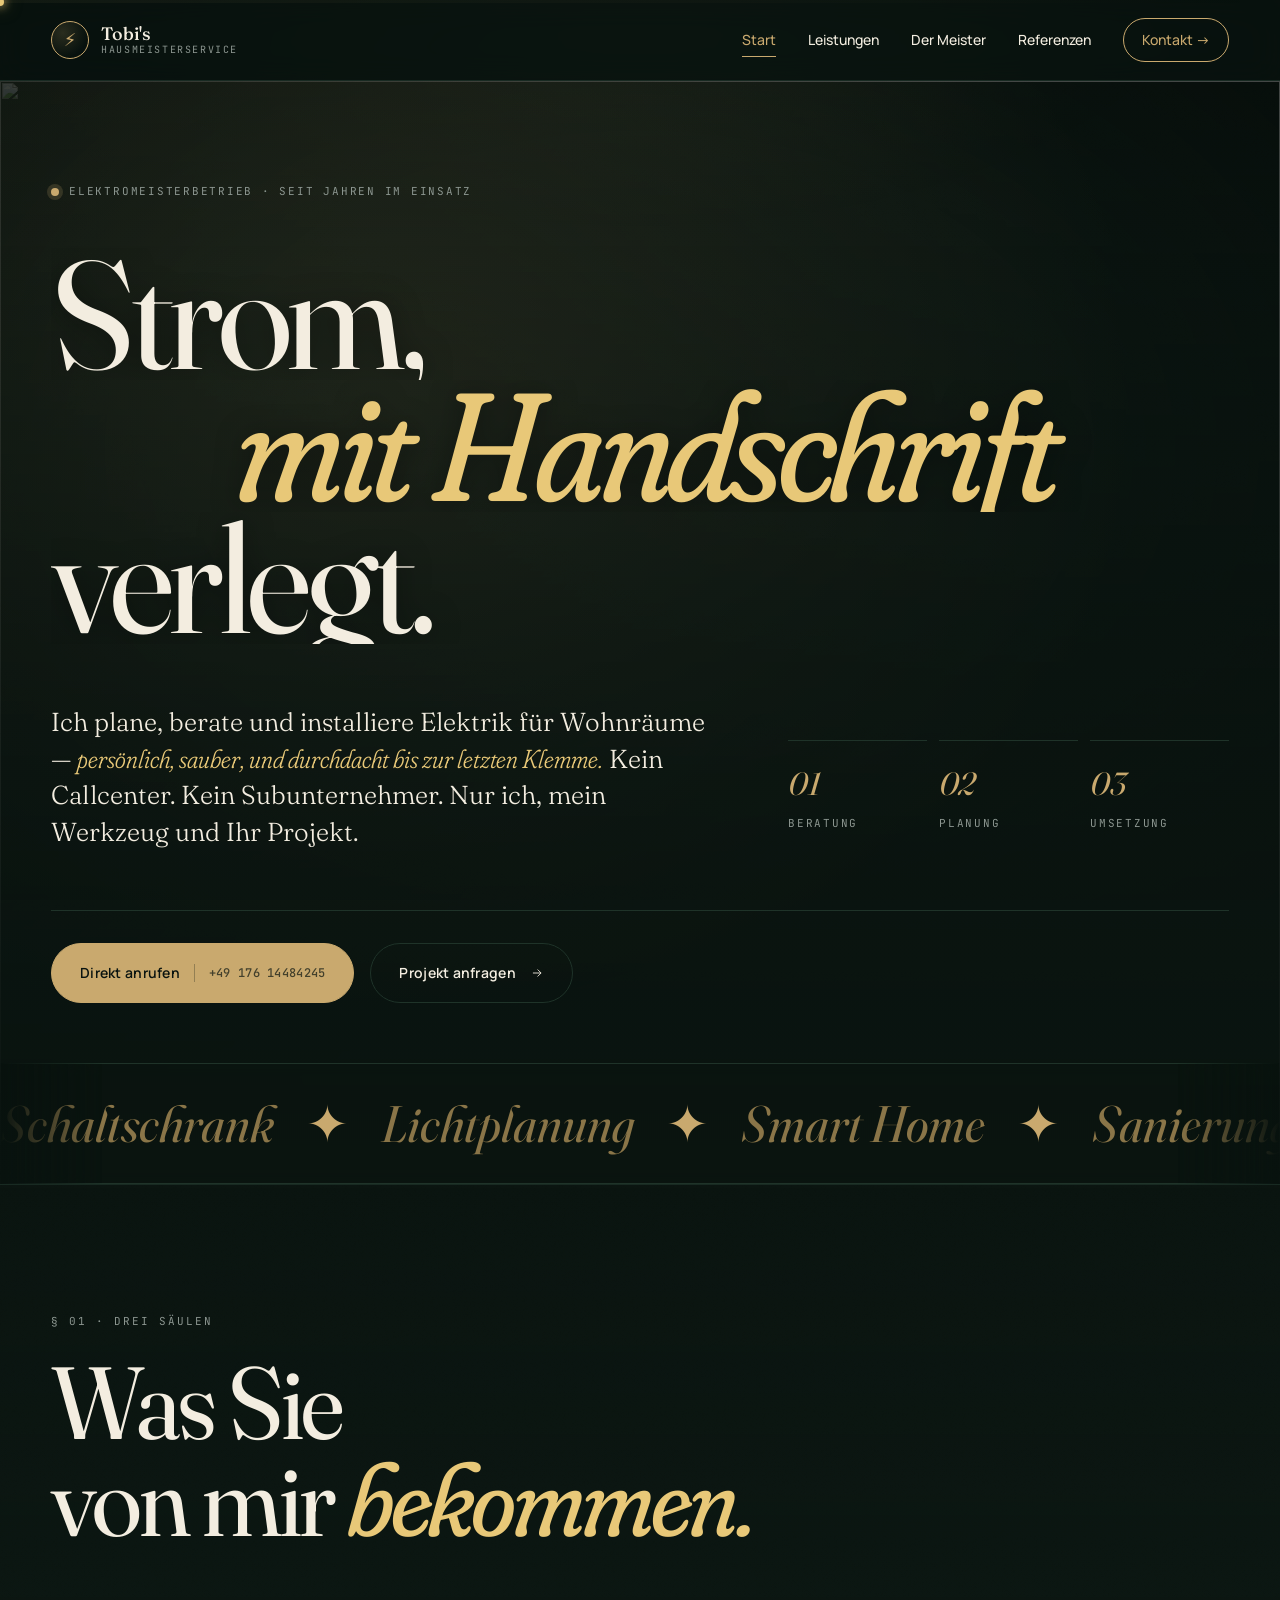
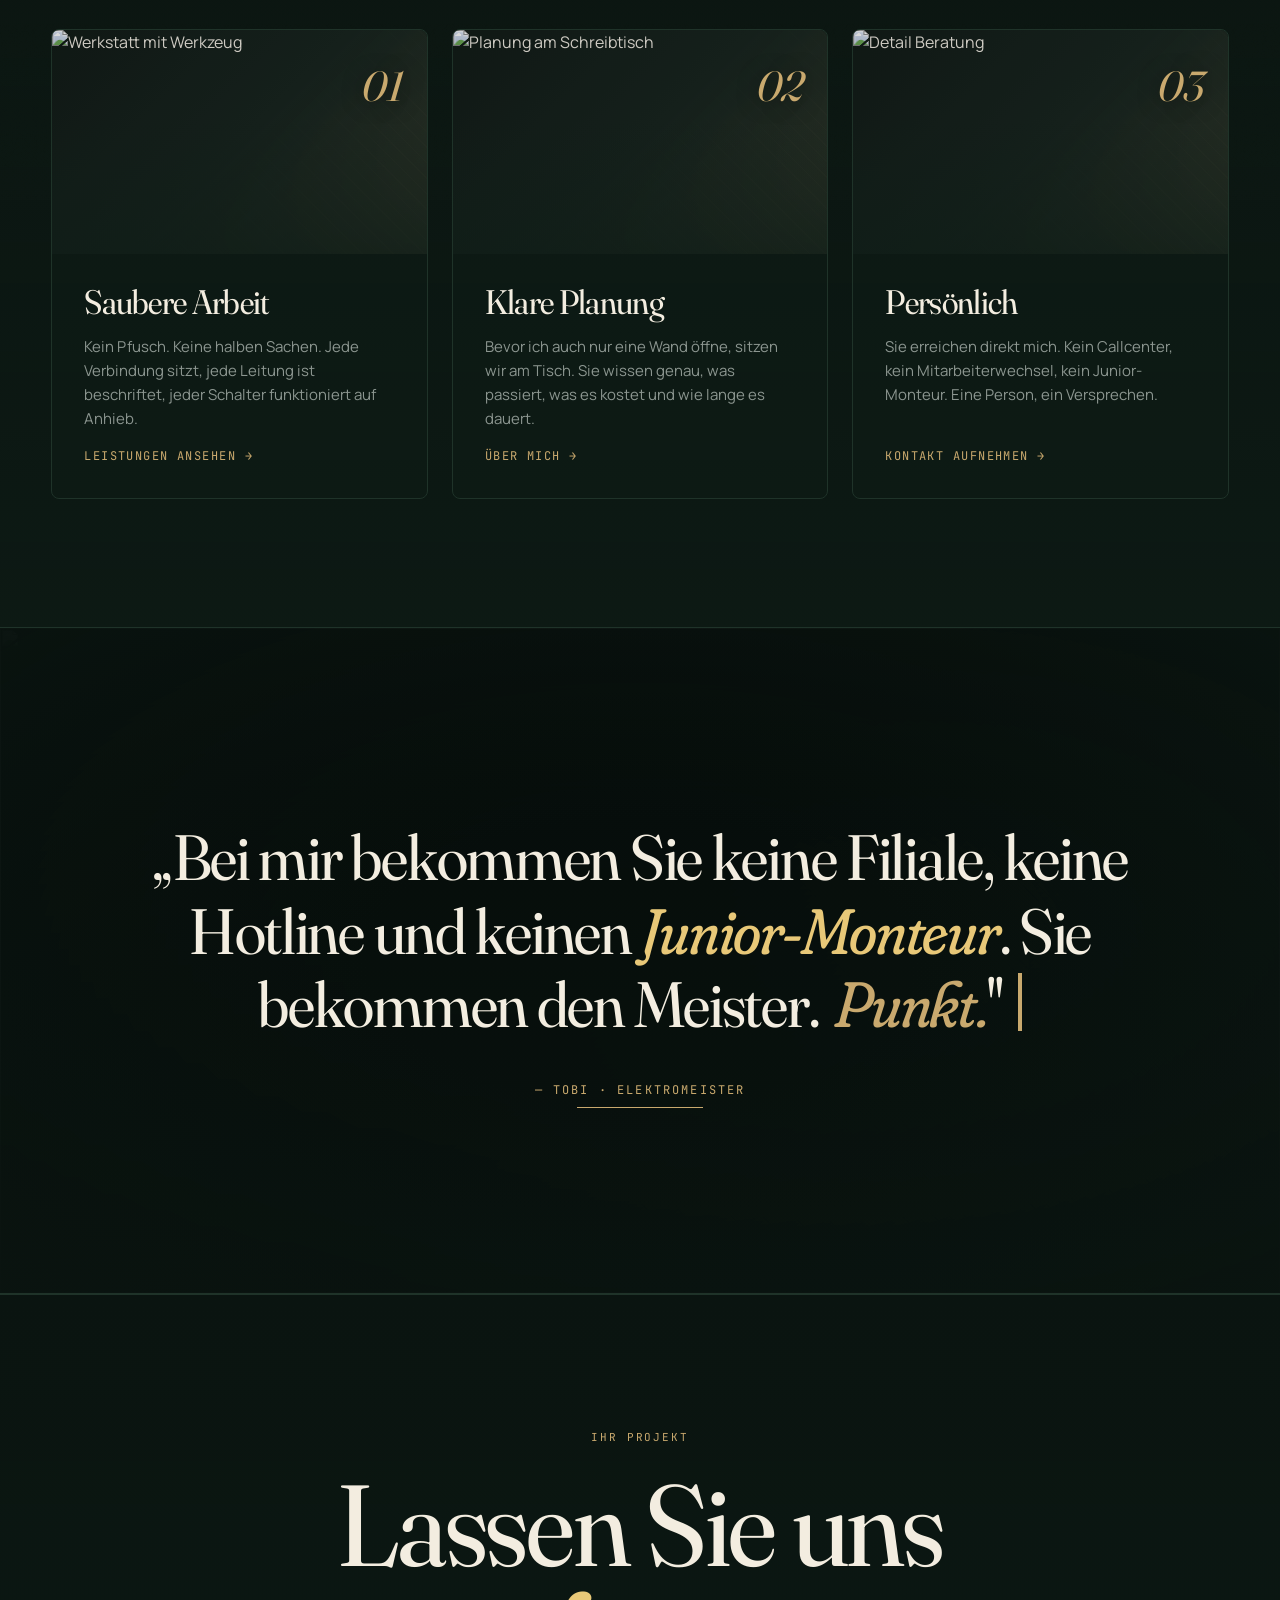
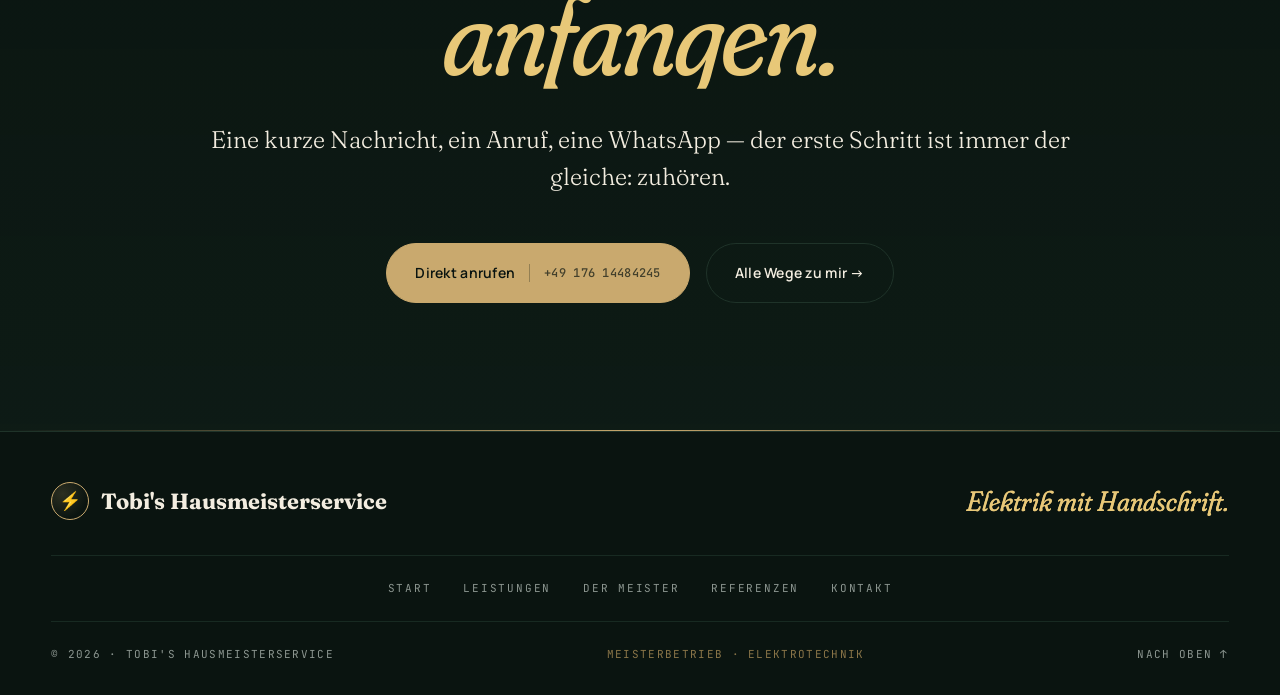
==== commit 2dfd1388: "Add scroll-progress bar, section label, and Lenis smooth scroll - New css/scroll-progress.css module" ====
--- a/index.html
+++ b/index.html
@@ -12,6 +12,7 @@
 <link rel="stylesheet" href="css/01-tokens.css" />
 <link rel="stylesheet" href="css/02-base.css" />
 <link rel="stylesheet" href="css/nav.css" />
+<link rel="stylesheet" href="css/scroll-progress.css" />
 <link rel="stylesheet" href="css/buttons.css" />
 <link rel="stylesheet" href="css/section-head.css" />
 <link rel="stylesheet" href="css/hero-cinema.css" />
--- a/css/scroll-progress.css
+++ b/css/scroll-progress.css
@@ -0,0 +1,92 @@
+/* ============================================
+   SCROLL PROGRESS BAR — Fixed bar at top of viewport
+   Shows reading/scroll position across the page.
+   Plus a small label that names the current section.
+   ============================================ */
+
+.scroll-progress{
+  position:fixed;
+  top:0; left:0; right:0;
+  height:3px;
+  z-index:100;
+  pointer-events:none;
+  background:
+    linear-gradient(90deg,
+      rgba(201,169,110,.06),
+      rgba(201,169,110,.03) 50%,
+      transparent);
+}
+
+.scroll-progress__fill{
+  position:relative;
+  height:100%;
+  width:0%;
+  background:linear-gradient(90deg, var(--gold), var(--gold-bright));
+  box-shadow:
+    0 0 14px rgba(201,169,110,.55),
+    0 0 4px rgba(232,200,120,.8);
+  will-change:width;
+}
+
+/* Glowing head dot at the leading edge */
+.scroll-progress__fill::after{
+  content:"";
+  position:absolute;
+  top:50%; right:-4px;
+  width:8px; height:8px;
+  border-radius:50%;
+  background:var(--gold-bright);
+  transform:translateY(-50%);
+  box-shadow:
+    0 0 10px var(--gold-bright),
+    0 0 18px rgba(232,200,120,.5);
+}
+
+/* Section label — floats in the top-right, follows current section */
+.scroll-progress__label{
+  position:fixed;
+  top:18px; right:calc(var(--gutter) + 4px);
+  z-index:99;
+  font-family:var(--mono);
+  font-size:10px;
+  letter-spacing:.18em;
+  text-transform:uppercase;
+  color:var(--gold);
+  padding:6px 12px;
+  background:rgba(10,20,16,.75);
+  backdrop-filter:blur(8px);
+  -webkit-backdrop-filter:blur(8px);
+  border:1px solid var(--line);
+  border-radius:999px;
+  opacity:0;
+  transform:translateY(-8px);
+  transition:opacity .35s var(--ease-out), transform .35s var(--ease-out);
+  pointer-events:none;
+  display:flex; align-items:center; gap:8px;
+}
+.scroll-progress__label.is-visible{
+  opacity:1;
+  transform:translateY(0);
+}
+.scroll-progress__label::before{
+  content:"";
+  width:5px; height:5px;
+  border-radius:50%;
+  background:var(--gold-bright);
+  box-shadow:0 0 6px var(--gold-bright);
+  animation:scroll-label-pulse 2s ease-in-out infinite;
+}
+@keyframes scroll-label-pulse{
+  0%,100%{ opacity:1; }
+  50%   { opacity:.4; }
+}
+
+@media (max-width: 600px){
+  .scroll-progress__label{
+    display:none;
+  }
+}
+
+@media (prefers-reduced-motion: reduce){
+  .scroll-progress__fill{ transition:none; }
+}
